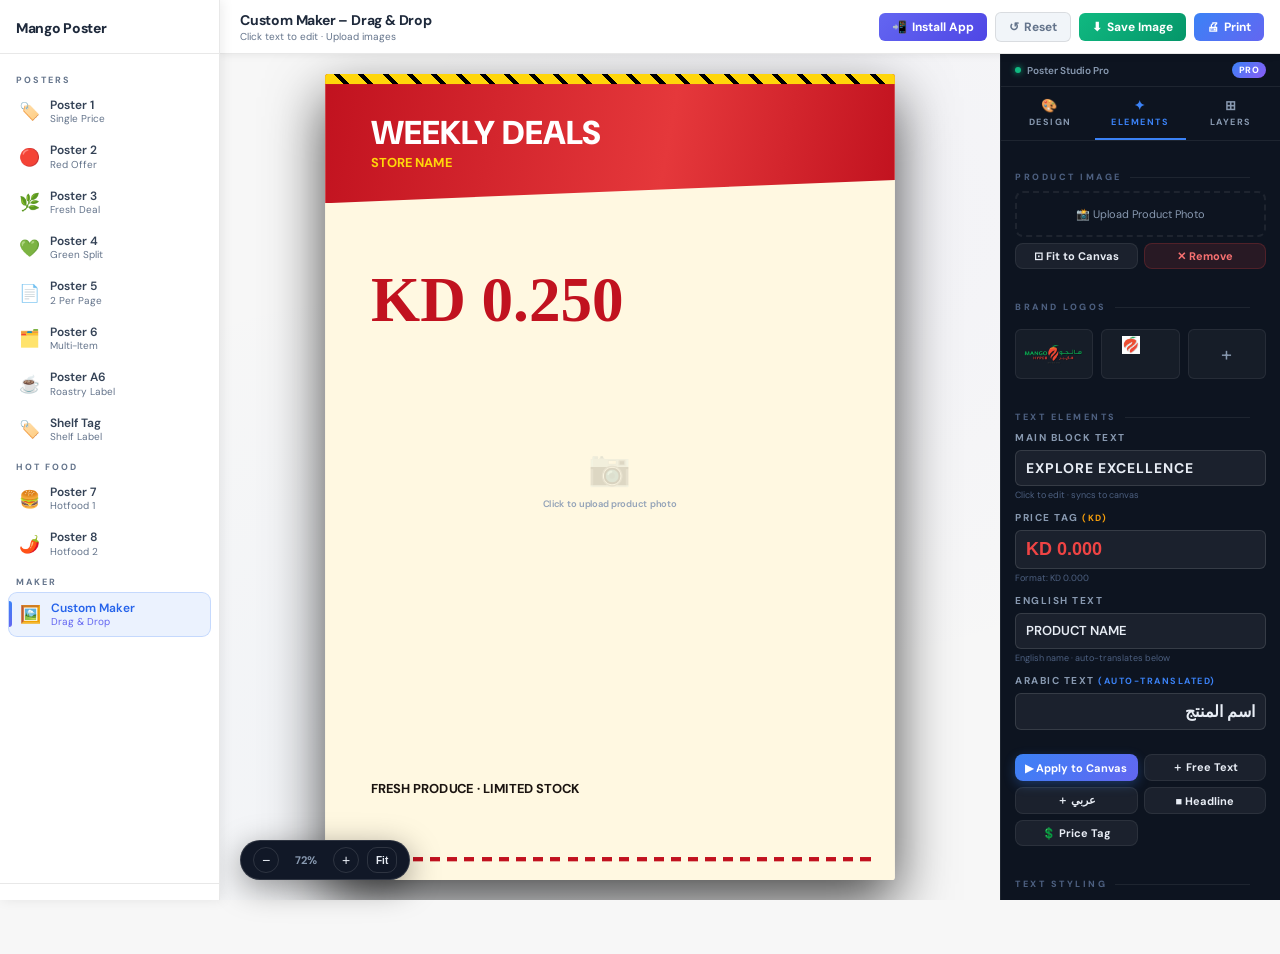
==== posters/custom.html @ 647d724f "Add files via upload" ====
<!DOCTYPE html>
<html lang="en">
<head>
  <meta charset="UTF-8">
  <meta name="viewport" content="width=device-width, initial-scale=1.0">
  <title>Poster Studio Pro – Premium Design Suite</title>
  <!-- PWA: manifest must be hosted alongside this page — see install-app setup notes at the bottom of this file -->
  <link rel="manifest" href="../manifest.json">
  <meta name="theme-color" content="#0d1420">
  <meta name="apple-mobile-web-app-capable" content="yes">
  <meta name="apple-mobile-web-app-status-bar-style" content="black-translucent">
  <meta name="apple-mobile-web-app-title" content="Poster Studio">
  <link rel="apple-touch-icon" href="../assets/logo.png">
  <link rel="preconnect" href="https://fonts.googleapis.com">
  <link href="https://fonts.googleapis.com/css2?family=Syne:wght@400;600;700;800&family=DM+Sans:wght@300;400;500;600;700&display=swap" rel="stylesheet">
  <link rel="stylesheet" href="../css/base.css">
  <style>
    :root {
      --cm-panel-w: 280px;
      --cm-topbar-h: 54px;
      --cm-nav-w: 220px;
      --cm-bg: #f7f7f7;
      --cm-panel: #0d1420;
      --cm-panel2: #111827;
      --cm-border: rgba(255,255,255,.07);
      --cm-border2: rgba(255,255,255,.12);
      --cm-text: #e8edf5;
      --cm-muted: #4d6080;
      --cm-muted2: #8899b0;
      --cm-accent: #3b82f6;
      --cm-accent2: #6366f1;
      --cm-accent3: #8b5cf6;
      --cm-green: #10b981;
      --cm-red: #ef4444;
      --cm-gold: #f59e0b;
      --cm-pink: #ec4899;
      --cm-cyan: #06b6d4;
      --radius: 10px;
    }

    * { box-sizing: border-box; }

    body {
      font-family: 'DM Sans', sans-serif;
      background: var(--cm-bg);
      color: var(--cm-text);
      overflow: hidden;
      height: 100vh;
      margin: 0 !important;
      padding: 0 !important;
    }

    /* ═══ SIDEBAR ═══ */
    #cm-sidebar {
      position: fixed;
      top: var(--cm-topbar-h);
      right: 0;
      width: var(--cm-panel-w);
      height: calc(100vh - var(--cm-topbar-h));
      background: var(--cm-panel);
      border-left: 1px solid var(--cm-border);
      display: flex;
      flex-direction: column;
      z-index: 80;
      overflow: hidden;
    }

    /* Tab bar */
    #cm-tabs {
      display: flex;
      border-bottom: 1px solid var(--cm-border);
      background: var(--cm-panel);
      flex-shrink: 0;
      padding: 0 4px;
    }
    .cm-tab {
      flex: 1;
      padding: 10px 4px;
      background: none;
      border: none;
      color: var(--cm-muted2);
      font-family: inherit;
      font-size: 9px;
      font-weight: 700;
      text-transform: uppercase;
      letter-spacing: 1.5px;
      cursor: pointer;
      border-bottom: 2px solid transparent;
      transition: all .2s;
      white-space: nowrap;
    }
    .cm-tab:hover { color: var(--cm-text); }
    .cm-tab.active {
      color: var(--cm-accent);
      border-bottom-color: var(--cm-accent);
    }
    .cm-tab-icon { font-size: 13px; display: block; margin-bottom: 2px; }

    /* Tab panels */
    .cm-tab-panel { display: none; flex: 1; overflow-y: auto; overflow-x: hidden; }
    .cm-tab-panel.active { display: block; }
    .cm-tab-panel::-webkit-scrollbar { width: 3px; }
    .cm-tab-panel::-webkit-scrollbar-track { background: transparent; }
    .cm-tab-panel::-webkit-scrollbar-thumb { background: var(--cm-border2); border-radius: 2px; }

    /* ═══ CANVAS ═══ */
    #cm-canvas-area {
      position: fixed;
      top: var(--cm-topbar-h);
      left: var(--cm-nav-w);
      right: var(--cm-panel-w);
      bottom: 0;
      display: flex;
      align-items: flex-start;
      justify-content: center;
      padding-top: 20px;
      background: var(--cm-bg);
      overflow: auto;
    }
    /* Canvas ruler hint */
    #cm-canvas-area::before {
      content: '';
      position: absolute;
      inset: 0;
      background-image:
        radial-gradient(circle at 20% 80%, rgba(59,130,246,.03) 0%, transparent 50%),
        radial-gradient(circle at 80% 20%, rgba(99,102,241,.03) 0%, transparent 50%);
      pointer-events: none;
    }

    /* Zoom controls floating */
    #cm-zoom-bar {
      position: fixed;
      bottom: 20px;
      left: calc(var(--cm-nav-w) + 20px);
      background: var(--cm-panel2);
      border: 1px solid var(--cm-border2);
      border-radius: 30px;
      padding: 6px 12px;
      display: flex;
      align-items: center;
      gap: 8px;
      z-index: 79;
      box-shadow: 0 8px 32px rgba(0,0,0,.4);
    }
    .cm-zoom-btn {
      width: 26px; height: 26px;
      border: 1px solid var(--cm-border2);
      border-radius: 50%;
      background: none;
      color: var(--cm-text);
      font-size: 14px;
      cursor: pointer;
      display: flex; align-items: center; justify-content: center;
      transition: background .15s;
    }
    .cm-zoom-btn:hover { background: var(--cm-border2); }
    #cm-zoom-label { font-size: 11px; font-weight: 700; color: var(--cm-muted2); min-width: 38px; text-align: center; }

    /* ═══ POSTER ═══ */
    #cm-poster {
      width: 794px;
      height: 1123px;
      background: #fff;
      position: relative;
      overflow: hidden;
      box-shadow: 0 32px 80px rgba(0,0,0,.7), 0 0 0 1px rgba(255,255,255,.04);
      border-radius: 4px;
      transform-origin: top center;
      flex-shrink: 0;
      container-type: size;
      container-name: poster;
      transition: width .35s cubic-bezier(.4,0,.2,1), height .35s cubic-bezier(.4,0,.2,1);
    }

    /* Grid overlay */
    #cm-grid-overlay {
      position: absolute; inset: 0;
      pointer-events: none; z-index: 99;
      display: none;
    }
    #cm-grid-overlay.active { display: block; }
    #cm-grid-overlay.grid-sm {
      background-size: 10px 10px;
      background-image:
        linear-gradient(to right, rgba(59,130,246,.08) 1px, transparent 1px),
        linear-gradient(to bottom, rgba(59,130,246,.08) 1px, transparent 1px);
    }
    #cm-grid-overlay.grid-md {
      background-size: 20px 20px;
      background-image:
        linear-gradient(to right, rgba(59,130,246,.1) 1px, transparent 1px),
        linear-gradient(to bottom, rgba(59,130,246,.1) 1px, transparent 1px);
    }
    #cm-grid-overlay.grid-lg {
      background-size: 40px 40px;
      background-image:
        linear-gradient(to right, rgba(59,130,246,.12) 1px, transparent 1px),
        linear-gradient(to bottom, rgba(59,130,246,.12) 1px, transparent 1px);
    }

    .cm-align-axis { position: absolute; background: #ec4899; pointer-events: none; z-index: 100; display: none; }
    .cm-align-axis.v-axis { width: 1px; top: 0; bottom: 0; }
    .cm-align-axis.h-axis { height: 1px; left: 0; right: 0; }
    /* Center crosshair labels */
    .cm-align-axis::after { content: ''; position: absolute; }

    /* Template header */
    #cm-poster-bg { position: absolute; inset: 0; background-size: cover; background-position: center; background-repeat: no-repeat; z-index: 0; }
    .cm-tmpl-header { position: absolute; top: 0; left: 0; right: 0; z-index: 1; }

    /* ═══ TEMPLATES — retail & hospitality poster set ═══ */
    /* T1 · Hypermarket — bold red/yellow big-box weekly-deals energy */
    #cm-poster.cm-t1 { background:#fff8e1; }
    #cm-poster.cm-t1 .cm-tmpl-header { height:180px; background:linear-gradient(100deg,#c1121f 0%,#e5383b 60%,#c1121f 100%); clip-path:polygon(0 0,100% 0,100% 82%,0 100%); box-shadow:0 6px 18px rgba(193,18,31,.25); }
    #cm-poster.cm-t1::before { content:''; position:absolute; top:0; left:0; right:0; height:14px; background:repeating-linear-gradient(45deg,#ffd60a 0,#ffd60a 18px,#000 18px,#000 24px); z-index:2; pointer-events:none; }
    #cm-poster.cm-t1::after { content:''; position:absolute; bottom:26px; left:26px; right:26px; height:6px; background:repeating-linear-gradient(90deg,#c1121f 0,#c1121f 14px,transparent 14px,transparent 24px); pointer-events:none; }

    /* T2 · Restaurant — charcoal & gold menu-card elegance */
    #cm-poster.cm-t2 { background:#1b1410; }
    #cm-poster.cm-t2 .cm-tmpl-header { height:170px; background:linear-gradient(180deg,#2a1d14 0%,#1b1410 100%); border-bottom:1px solid rgba(212,175,99,.5); }
    #cm-poster.cm-t2::before { content:''; position:absolute; inset:18px; border:1px solid rgba(212,175,99,.45); pointer-events:none; z-index:1; }
    #cm-poster.cm-t2::after { content:''; position:absolute; top:150px; left:50%; transform:translateX(-50%); width:120px; height:2px; background:linear-gradient(90deg,transparent,#d4af63,transparent); pointer-events:none; z-index:2; }

    /* T3 · Vegetable Offer — fresh market crate, green & cream */
    #cm-poster.cm-t3 { background:#f8f6ec; }
    #cm-poster.cm-t3 .cm-tmpl-header { height:170px; background:linear-gradient(120deg,#3e7d44,#2f5e34); border-radius:0 0 38% 0; }
    #cm-poster.cm-t3::before { content:''; position:absolute; top:0; left:0; right:0; height:170px; background-image:repeating-linear-gradient(transparent 0 24px, rgba(255,255,255,.06) 24px 25px); pointer-events:none; z-index:1; }
    #cm-poster.cm-t3::after { content:''; position:absolute; bottom:0; left:0; right:0; height:22px; background:repeating-linear-gradient(90deg,#cf8b3c 0,#cf8b3c 38px,#b5742c 38px,#b5742c 40px); pointer-events:none; }

    /* T4 · Delegate Section — formal navy & gold nameplate */
    #cm-poster.cm-t4 { background:#fdfdf9; }
    #cm-poster.cm-t4 .cm-tmpl-header { height:150px; background:linear-gradient(135deg,#0b1f3a,#142d52); border-bottom:3px solid #c9a35a; }
    #cm-poster.cm-t4::before { content:''; position:absolute; inset:14px; border:1px solid rgba(11,31,58,.18); pointer-events:none; z-index:1; }
    #cm-poster.cm-t4::after { content:''; position:absolute; top:138px; left:50%; transform:translateX(-50%); width:54px; height:54px; border-radius:50%; background:#c9a35a; box-shadow:0 4px 12px rgba(0,0,0,.25); pointer-events:none; z-index:2; }

    /* T5 · Pulses & Roastery — earthy terracotta, burlap-sack warmth */
    #cm-poster.cm-t5 { background:#f1e4d0; }
    #cm-poster.cm-t5 .cm-tmpl-header { height:170px; background:linear-gradient(125deg,#8a4a2c,#5e3219); }
    #cm-poster.cm-t5::before { content:''; position:absolute; inset:0; background-image:repeating-linear-gradient(0deg, rgba(94,50,25,.05) 0 3px, transparent 3px 7px),repeating-linear-gradient(90deg, rgba(94,50,25,.05) 0 3px, transparent 3px 7px); pointer-events:none; z-index:1; }
    #cm-poster.cm-t5::after { content:''; position:absolute; top:160px; left:0; right:0; height:10px; background:repeating-linear-gradient(90deg,#c97b3d 0,#c97b3d 22px,transparent 22px,transparent 30px); pointer-events:none; z-index:2; }

    /* ═══ THEME PACK — stylish, size-aware templates (scale with cqw/cqh across A4 / A6 / A7) ═══ */
    #cm-poster.cm-tp1 { background:#0a0a0a; }
    #cm-poster.cm-tp1 .cm-tmpl-header { height:18cqh; background:linear-gradient(135deg,#1c1c1c,#070707); border-bottom:.6cqh solid #d4af37; }
    #cm-poster.cm-tp1::before { content:''; position:absolute; inset:2.6cqw; border:.28cqw solid #d4af37; pointer-events:none; z-index:1; }
    #cm-poster.cm-tp1::after { content:''; position:absolute; top:5.5cqh; left:5.5cqw; width:11cqw; height:11cqw; border-top:.35cqw solid #d4af37; border-left:.35cqw solid #d4af37; pointer-events:none; z-index:2; }

    #cm-poster.cm-tp2 { background:linear-gradient(160deg,#ff7a18 0%,#ffc400 100%); }
    #cm-poster.cm-tp2 .cm-tmpl-header { height:16cqh; background:#fff; clip-path:polygon(0 0,100% 0,100% 100%,0 72%); }
    #cm-poster.cm-tp2::after { content:''; position:absolute; inset:0; background-image:radial-gradient(rgba(255,255,255,.4) 1.1cqw,transparent 1.2cqw); background-size:6.5cqw 6.5cqw; opacity:.45; mix-blend-mode:overlay; pointer-events:none; z-index:1; }

    #cm-poster.cm-tp3 { background:#f2f7ea; }
    #cm-poster.cm-tp3 .cm-tmpl-header { height:20cqh; background:linear-gradient(135deg,#4d7c4d,#26402a); border-radius:0 0 50% 6%/0 0 14% 14%; }
    #cm-poster.cm-tp3::after { content:''; position:absolute; bottom:0; left:0; right:0; height:2.6cqh; background:repeating-linear-gradient(90deg,#8fae6b 0,#8fae6b 3cqw,transparent 3cqw,transparent 4cqw); pointer-events:none; }

    #cm-poster.cm-tp4 { background:radial-gradient(ellipse at top,#3b0a2a 0%,#180410 75%); }
    #cm-poster.cm-tp4 .cm-tmpl-header { height:22cqh; background:linear-gradient(180deg,rgba(212,175,55,.2),transparent); border-bottom:.3cqh solid #d4af37; }
    #cm-poster.cm-tp4::before { content:''; position:absolute; inset:2.4cqw; border:1px solid rgba(212,175,55,.55); pointer-events:none; z-index:1; }
    #cm-poster.cm-tp4::after { content:''; position:absolute; top:4cqh; left:50%; transform:translateX(-50%); width:14cqw; height:.18cqh; background:#d4af37; pointer-events:none; z-index:2; }

    #cm-poster.cm-tp5 { background:linear-gradient(160deg,#e3f4ff 0%,#aedaff 100%); }
    #cm-poster.cm-tp5 .cm-tmpl-header { height:17cqh; background:rgba(255,255,255,.55); backdrop-filter:blur(1.4cqw); border-bottom:1px solid rgba(255,255,255,.75); }
    #cm-poster.cm-tp5::after { content:''; position:absolute; top:0; right:0; width:32cqw; height:30cqh; background:radial-gradient(circle,rgba(255,255,255,.55),transparent 70%); pointer-events:none; }

    #cm-poster.cm-tp6 { background:#fff; }
    #cm-poster.cm-tp6 .cm-tmpl-header { height:14cqh; background:#000; }
    #cm-poster.cm-tp6::after { content:''; position:absolute; left:0; top:0; bottom:0; width:2.4cqw; background:repeating-linear-gradient(0deg,#000 0,#000 2.2cqh,#fff 2.2cqh,#fff 4.4cqh); pointer-events:none; z-index:1; }

    #cm-poster.cm-tp7 { background:linear-gradient(160deg,#fdeef0 0%,#f3d2d6 100%); }
    #cm-poster.cm-tp7 .cm-tmpl-header { height:18cqh; background:linear-gradient(135deg,#e8b4b8,#cf8f97); border-radius:0 0 4.5cqw 4.5cqw; }
    #cm-poster.cm-tp7::before { content:''; position:absolute; top:2cqh; right:2cqw; width:11cqw; height:11cqw; border-radius:50%; background:radial-gradient(circle,rgba(255,255,255,.65),transparent 70%); pointer-events:none; z-index:1; }

    #cm-poster.cm-tp8 { background:#0c0c0e; background-image:repeating-linear-gradient(45deg,#15151a 0,#15151a 2px,#0c0c0e 2px,#0c0c0e 4px); }
    #cm-poster.cm-tp8 .cm-tmpl-header { height:16cqh; background:linear-gradient(90deg,#0c0c0e,#1c1c24); border-bottom:.3cqh solid #00e5ff; box-shadow:0 .5cqh 2.4cqh rgba(0,229,255,.35); }
    #cm-poster.cm-tp8::after { content:''; position:absolute; bottom:0; left:0; right:0; height:.4cqh; background:linear-gradient(90deg,transparent,#00e5ff,transparent); pointer-events:none; }

    #cm-poster.cm-tp9 { background:linear-gradient(160deg,#ff9a76 0%,#ff6f61 55%,#ffd29c 100%); }
    #cm-poster.cm-tp9 .cm-tmpl-header { height:15cqh; background:rgba(255,255,255,.22); backdrop-filter:blur(1cqw); border-bottom:1px solid rgba(255,255,255,.5); }
    #cm-poster.cm-tp9::after { content:''; position:absolute; bottom:-6cqh; left:50%; transform:translateX(-50%); width:140cqw; height:32cqh; border-radius:50%; background:rgba(255,255,255,.16); pointer-events:none; }

    /* ═══ ELEMENTS ═══ */
    #cm-img-wrapper { position:absolute; z-index:10; width:320px; height:320px; top:200px; left:237px; cursor:move; user-select:none; }
    #cm-img-wrapper.cm-hidden { display:none; }
    #cm-img-wrapper.cm-selected { outline:2px solid var(--cm-accent); outline-offset:2px; }
    #cm-product-img { width:100%; height:100%; object-fit:contain; display:block; pointer-events:none; }
    .cm-logo-block { position:absolute; z-index:12; width:120px; height:120px; top:30px; left:30px; cursor:move; user-select:none; }
    .cm-logo-block:hover { outline:1px dashed rgba(99,130,246,.5); }
    .cm-logo-block.cm-selected { outline:2px solid var(--cm-accent); outline-offset:2px; }
    .cm-logo-img { width:100%; height:100%; object-fit:contain; display:block; pointer-events:none; }
    /* Resize handles */
    .cm-rh { position:absolute; width:10px; height:10px; background:var(--cm-accent); border:2px solid #fff; border-radius:2px; z-index:20; display:none; }
    .cm-selected .cm-rh { display:block; }
    .cm-rh.nw { top:-5px; left:-5px; cursor:nw-resize; }
    .cm-rh.ne { top:-5px; right:-5px; cursor:ne-resize; }
    .cm-rh.sw { bottom:-5px; left:-5px; cursor:sw-resize; }
    .cm-rh.se { bottom:-5px; right:-5px; cursor:se-resize; }
    /* Rotation handle */
    .cm-rh.rot { top:-24px; left:50%; transform:translateX(-50%); cursor:grab; background:var(--cm-pink); border-radius:50%; }

    /* Upload placeholder */
    #cm-img-ph { position:absolute; inset:0; z-index:5; display:flex; flex-direction:column; align-items:center; justify-content:center; gap:10px; cursor:pointer; }
    #cm-img-ph .ph-icon { font-size:48px; opacity:.15; }
    #cm-img-ph .ph-txt { font-size:13px; font-weight:600; color:#94a3b8; }
    #cm-img-ph:hover .ph-txt { color:var(--cm-accent); }

    /* Text blocks */
    .cm-text-block { position:absolute; z-index:15; cursor:move; user-select:none; min-width:80px; min-height:30px; display:inline-block; }
    .cm-text-block:hover { outline:1px dashed rgba(99,130,246,.4); }
    .cm-text-block.cm-selected { outline:2px solid var(--cm-accent); outline-offset:2px; }
    .cm-text-inner { outline:none; cursor:text; white-space:pre-wrap; word-break:break-word; height:100%; padding:4px; user-select:text; }
    /* When actively editing: show text cursor and editing ring */
    .cm-text-block.cm-selected .cm-text-inner:focus {
      background: rgba(59,130,246,.06);
      border-radius: 3px;
      box-shadow: inset 0 0 0 1.5px rgba(59,130,246,.5);
      cursor: text;
    }
    /* Hint label on text blocks */
    .cm-text-block::after {
      content: 'dbl-click to edit';
      position: absolute;
      bottom: -18px; left: 0;
      font-size: 9px; font-weight: 600;
      color: var(--cm-accent);
      opacity: 0;
      pointer-events: none;
      white-space: nowrap;
      transition: opacity .2s;
      letter-spacing: .5px;
    }
    .cm-text-block:hover::after { opacity: .7; }
    .cm-text-block.cm-selected::after { opacity: 0; }

    /* Floating toolbars */
    .cm-text-toolbar, .cm-logo-toolbar {
      position:absolute; top:-38px; left:0;
      display:none; gap:3px; z-index:30;
      background:var(--cm-panel2); padding:4px; border-radius:6px;
      box-shadow:0 8px 24px rgba(0,0,0,.6);
      border:1px solid var(--cm-border2);
    }
    .cm-text-block.cm-selected .cm-text-toolbar,
    .cm-logo-block.cm-selected .cm-logo-toolbar { display:flex; }
    .cm-tc-btn { background:transparent; border:1px solid var(--cm-border2); color:var(--cm-text); border-radius:5px; font-size:10px; font-weight:700; padding:3px 7px; cursor:pointer; white-space:nowrap; transition:background .15s; }
    .cm-tc-btn:hover { background:rgba(255,255,255,.1); }
    .cm-tc-btn.del { color:#f87171; }
    .cm-tc-btn.dup { color:var(--cm-cyan); }

    /* ═══ SIDEBAR UI ═══ */
    .cm-section-header {
      display: flex; align-items: center; gap: 8px;
      padding: 16px 16px 8px;
      font-size: 9px; font-weight: 800; text-transform: uppercase;
      letter-spacing: 2.5px; color: var(--cm-muted);
    }
    .cm-section-header::after {
      content: ''; flex: 1; height: 1px; background: var(--cm-border);
    }

    .cm-panel-body { padding: 0 14px 20px; }
    .cm-group { margin-bottom: 16px; }
    .cm-label { font-size: 10px; font-weight: 700; color: var(--cm-muted2); text-transform: uppercase; letter-spacing: 1.5px; margin-bottom: 6px; display: block; }
    .cm-row { display:flex; gap:6px; align-items:center; }

    /* Swatch grid */
    .cm-swatch-row { display:flex; gap:5px; flex-wrap:wrap; margin-top:6px; }
    .cm-swatch {
      width: 22px; height: 22px; border-radius: 5px; cursor: pointer;
      border: 2px solid transparent; transition: transform .15s, border-color .15s;
    }
    .cm-swatch:hover { transform: scale(1.2); border-color: rgba(255,255,255,.3); }

    /* Switch */
    .cm-switch-row { display:flex; justify-content:space-between; align-items:center; padding:5px 0; }
    .cm-switch { position:relative; display:inline-block; width:36px; height:20px; }
    .cm-switch input { opacity:0; width:0; height:0; }
    .cm-slider { position:absolute; cursor:pointer; inset:0; background:#2d3f5a; transition:.2s; border-radius:20px; }
    .cm-slider:before { position:absolute; content:""; height:14px; width:14px; left:3px; bottom:3px; background:white; transition:.2s; border-radius:50%; }
    input:checked + .cm-slider { background:var(--cm-accent); }
    input:checked + .cm-slider:before { transform:translateX(16px); }

    /* Template dropdown */
    .cm-tmpl-dropdown-wrap { padding: 0 14px 14px; position: relative; }
    .cm-tmpl-select-btn {
      width: 100%; display: flex; align-items: center; gap: 10px;
      background: rgba(255,255,255,.04); border: 1px solid var(--cm-border2);
      border-radius: 10px; padding: 10px 12px; cursor: pointer;
      transition: all .2s; color: var(--cm-text); font-family: inherit;
      text-align: left;
    }
    .cm-tmpl-select-btn:hover { background: rgba(255,255,255,.08); border-color: rgba(99,102,241,.4); }
    .cm-tmpl-select-btn.open { border-color: var(--cm-accent); background: rgba(59,130,246,.06); border-radius: 10px 10px 0 0; }
    .cm-tmpl-select-btn .tsb-icon { font-size: 20px; flex-shrink: 0; }
    .cm-tmpl-select-btn .tsb-text { flex: 1; }
    .cm-tmpl-select-btn .tsb-name { font-size: 12px; font-weight: 700; display: block; }
    .cm-tmpl-select-btn .tsb-sub { font-size: 10px; color: var(--cm-muted2); }
    .cm-tmpl-select-btn .tsb-arrow { font-size: 10px; color: var(--cm-muted2); transition: transform .2s; flex-shrink: 0; }
    .cm-tmpl-select-btn.open .tsb-arrow { transform: rotate(180deg); }

    .cm-tmpl-dropdown {
      display: none; position: absolute; left: 14px; right: 14px; z-index: 200;
      background: var(--cm-panel2); border: 1px solid var(--cm-accent);
      border-top: none; border-radius: 0 0 10px 10px;
      max-height: 260px; overflow-y: auto;
      box-shadow: 0 12px 40px rgba(0,0,0,.6);
    }
    .cm-tmpl-dropdown.open { display: block; }
    .cm-tmpl-dropdown::-webkit-scrollbar { width: 3px; }
    .cm-tmpl-dropdown::-webkit-scrollbar-thumb { background: var(--cm-border2); border-radius: 2px; }

    .cm-tmpl-option {
      display: flex; align-items: center; gap: 10px;
      padding: 9px 12px; cursor: pointer; transition: background .15s;
      border-bottom: 1px solid var(--cm-border);
    }
    .cm-tmpl-option:last-child { border-bottom: none; border-radius: 0 0 10px 10px; }
    .cm-tmpl-option:hover { background: rgba(255,255,255,.06); }
    .cm-tmpl-option.cm-active { background: rgba(59,130,246,.12); }
    .cm-tmpl-option .to-icon { font-size: 18px; flex-shrink: 0; width: 28px; text-align: center; }
    .cm-tmpl-option .to-text { flex: 1; }
    .cm-tmpl-option .to-name { font-size: 11px; font-weight: 700; color: var(--cm-text); display: block; }
    .cm-tmpl-option .to-sub { font-size: 10px; color: var(--cm-muted2); }
    .cm-tmpl-option .to-check { font-size: 12px; color: var(--cm-accent); opacity: 0; }
    .cm-tmpl-option.cm-active .to-check { opacity: 1; }

    /* Paper size toggle (A4 / A6 / A7 / Custom) */
    .cm-size-toggle { display:flex; gap:6px; }
    .cm-size-btn {
      flex:1; display:flex; flex-direction:column; align-items:center; gap:2px;
      padding:9px 4px; background:rgba(255,255,255,.04); border:1px solid var(--cm-border2);
      border-radius:8px; cursor:pointer; color:var(--cm-text); font-family:inherit; transition:all .15s;
      min-width:0;
    }
    .cm-size-btn:hover { background:rgba(255,255,255,.08); border-color:rgba(99,102,241,.4); }
    .cm-size-btn.cm-active { border-color:var(--cm-accent); background:rgba(59,130,246,.14); }
    .cm-size-btn .sz-name { font-size:12px; font-weight:800; letter-spacing:.5px; }
    .cm-size-btn .sz-dim { font-size:8px; color:var(--cm-muted2); white-space:nowrap; }
    .cm-size-btn.cm-active .sz-dim { color:var(--cm-accent); }
    .cm-custom-compare-row { display:flex; justify-content:space-between; gap:6px; }
    .cm-custom-compare-row b { color:var(--cm-text); font-weight:700; }

    /* Logo grid */
    .cm-logo-grid { display:grid; grid-template-columns:repeat(3,1fr); gap:8px; margin-top:8px; }
    .cm-logo-item { background:rgba(255,255,255,.04); border:1px solid var(--cm-border); border-radius:6px; padding:6px; cursor:pointer; display:flex; align-items:center; justify-content:center; height:50px; transition:all .2s; }
    .cm-logo-item:hover { border-color:var(--cm-accent); background:rgba(255,255,255,.08); }
    .cm-logo-item img { max-width:100%; max-height:100%; object-fit:contain; }

    /* Inputs */
    input[type="color"].cm-clr { width:36px; height:32px; border:1px solid var(--cm-border); border-radius:6px; background:none; cursor:pointer; padding:2px; }
    input[type="range"].cm-range { flex:1; -webkit-appearance:none; height:4px; background:var(--cm-border2); border-radius:4px; cursor:pointer; }
    input[type="range"].cm-range::-webkit-slider-thumb { -webkit-appearance:none; width:14px; height:14px; background:var(--cm-accent); border-radius:50%; box-shadow:0 0 0 3px rgba(59,130,246,.2); }
    input.cm-txt, select.cm-sel { width:100%; padding:8px 10px; background:rgba(255,255,255,.04); border:1px solid var(--cm-border); border-radius:8px; color:var(--cm-text); font-size:12px; font-family:inherit; outline:none; transition:border .15s; }
    input.cm-txt:focus, select.cm-sel:focus { border-color:var(--cm-accent); background:rgba(59,130,246,.05); }
    select.cm-sel option { background:#1e293b; }
    textarea.cm-txt { resize:vertical; min-height:60px; }

    /* Number input */
    .cm-num-row { display:flex; align-items:center; gap:4px; }
    .cm-num-btn { width:26px; height:26px; background:rgba(255,255,255,.06); border:1px solid var(--cm-border); border-radius:5px; color:var(--cm-text); font-size:14px; cursor:pointer; display:flex; align-items:center; justify-content:center; flex-shrink:0; }
    .cm-num-btn:hover { background:rgba(255,255,255,.12); }
    input.cm-num { width:50px; text-align:center; padding:5px 4px; background:rgba(255,255,255,.05); border:1px solid var(--cm-border); border-radius:6px; color:var(--cm-text); font-size:12px; font-family:inherit; outline:none; }

    /* Buttons */
    .cm-btn { display:flex; align-items:center; justify-content:center; gap:5px; padding:8px 12px; border-radius:8px; border:none; font-size:12px; font-weight:700; cursor:pointer; font-family:inherit; transition:all .15s; white-space:nowrap; }
    .cm-btn:hover { opacity:.88; transform:translateY(-1px); }
    .cm-btn:active { transform:translateY(0); }
    .cm-btn-primary { background:linear-gradient(135deg,var(--cm-accent),var(--cm-accent2)); color:#fff; box-shadow:0 4px 12px rgba(59,130,246,.3); }
    .cm-btn-ghost { background:rgba(255,255,255,.06); color:var(--cm-text); border:1px solid var(--cm-border); }
    .cm-btn-ghost:hover { background:rgba(255,255,255,.1); }
    .cm-btn-green  { background:linear-gradient(135deg,var(--cm-green),#059669); color:#fff; box-shadow:0 4px 12px rgba(16,185,129,.3); }
    .cm-btn-danger { background:rgba(239,68,68,.12); color:#f87171; border:1px solid rgba(239,68,68,.2); }
    .cm-btn-gold   { background:linear-gradient(135deg,#f59e0b,#d97706); color:#fff; box-shadow:0 4px 12px rgba(245,158,11,.3); }
    .cm-btn-full   { width:100%; margin-bottom:6px; }
    .cm-btn-sm { padding:5px 9px; font-size:11px; }
    .cm-btn-icon { padding:7px; aspect-ratio:1; }

    /* Grid of 2 buttons */
    .cm-btn-grid2 { display:grid; grid-template-columns:1fr 1fr; gap:6px; }
    .cm-btn-grid3 { display:grid; grid-template-columns:1fr 1fr 1fr; gap:5px; }

    .cm-upload-zone { border:2px dashed var(--cm-border); border-radius:8px; padding:14px; text-align:center; cursor:pointer; transition:all .2s; font-size:11px; color:var(--cm-muted2); }
    .cm-upload-zone:hover { border-color:var(--cm-accent); color:var(--cm-text); background:rgba(59,130,246,.04); }

    /* Opacity slider row */
    .cm-opacity-row { display:flex; align-items:center; gap:8px; }
    .cm-opacity-val { font-size:11px; font-weight:700; color:var(--cm-muted2); min-width:32px; text-align:right; }

    /* Text panel */
    #cm-text-panel { background:rgba(59,130,246,.06); border:1px solid rgba(59,130,246,.15); border-radius:10px; padding:12px; margin-bottom:12px; }
    #cm-text-panel .cm-label { color:var(--cm-accent); }

    /* Font presets */
    .cm-font-grid { display:grid; grid-template-columns:1fr 1fr; gap:5px; margin-top:6px; }
    .cm-font-pill { background:rgba(255,255,255,.04); border:1px solid var(--cm-border); border-radius:6px; padding:6px 8px; cursor:pointer; font-size:11px; color:var(--cm-text); text-align:center; transition:all .15s; overflow:hidden; text-overflow:ellipsis; white-space:nowrap; }
    .cm-font-pill:hover { border-color:var(--cm-accent2); background:rgba(99,102,241,.1); }

    /* Letter spacing / line height */
    .cm-dual-row { display:grid; grid-template-columns:1fr 1fr; gap:8px; }

    /* History items */
    .cm-history-item { display:flex; align-items:center; gap:8px; padding:6px 8px; border-radius:6px; cursor:pointer; font-size:11px; color:var(--cm-muted2); transition:background .15s; }
    .cm-history-item:hover { background:rgba(255,255,255,.05); color:var(--cm-text); }
    .cm-history-item .hi-icon { font-size:13px; }

    /* Layer list */
    .cm-layer-item { display:flex; align-items:center; gap:8px; padding:6px 10px; border-radius:6px; font-size:11px; color:var(--cm-text); border:1px solid var(--cm-border); background:rgba(255,255,255,.03); margin-bottom:4px; cursor:pointer; transition:all .15s; }
    .cm-layer-item:hover { border-color:rgba(99,102,241,.3); background:rgba(99,102,241,.06); }
    .cm-layer-item .li-icon { font-size:13px; flex-shrink:0; }
    .cm-layer-item .li-name { flex:1; overflow:hidden; text-overflow:ellipsis; white-space:nowrap; }
    .cm-layer-item .li-actions { display:flex; gap:4px; opacity:0; transition:opacity .15s; }
    .cm-layer-item:hover .li-actions { opacity:1; }

    /* Gradient editor */
    .cm-grad-stops { display:flex; gap:6px; margin-top:8px; }
    .cm-grad-stop { flex:1; }

    /* Divider */
    .cm-divider { height:1px; background:var(--cm-border); margin:12px 0; }

    /* Toast */
    #cm-toast { position:fixed; bottom:24px; left:50%; transform:translateX(-50%); background:var(--cm-panel2); border:1px solid var(--cm-border2); color:var(--cm-text); padding:10px 20px; border-radius:10px; font-size:13px; font-weight:600; z-index:9999; opacity:0; transition:opacity .3s; pointer-events:none; white-space:nowrap; box-shadow:0 8px 32px rgba(0,0,0,.5); display:flex; align-items:center; gap:8px; }
    #cm-toast.cm-show { opacity:1; }

    /* Keyboard shortcut badge */
    .cm-kbd { background:rgba(255,255,255,.08); border:1px solid var(--cm-border); border-radius:4px; font-size:9px; padding:1px 4px; color:var(--cm-muted2); font-family:monospace; }

    /* Status bar at top of sidebar */
    #cm-status-bar { padding:8px 14px; border-bottom:1px solid var(--cm-border); display:flex; align-items:center; gap:6px; flex-shrink:0; }
    .cm-status-dot { width:6px; height:6px; border-radius:50%; background:var(--cm-green); box-shadow:0 0 6px var(--cm-green); }
    .cm-status-txt { font-size:10px; color:var(--cm-muted2); font-weight:600; flex:1; }
    .cm-status-badge { font-size:9px; font-weight:800; background:linear-gradient(135deg,var(--cm-accent),var(--cm-accent3)); color:#fff; padding:2px 7px; border-radius:10px; letter-spacing:.5px; }

    /* ═══ INSTALL APP ═══ */
    #cm-install-banner {
      position: fixed;
      top: calc(var(--cm-topbar-h) + 14px);
      right: calc(var(--cm-panel-w) + 14px);
      z-index: 90;
      display: none;
      align-items: center;
      gap: 10px;
      background: var(--cm-panel2);
      border: 1px solid var(--cm-border2);
      border-radius: 12px;
      padding: 10px 12px;
      box-shadow: 0 12px 36px rgba(0,0,0,.5);
      max-width: 290px;
      animation: cmSlideIn .35s cubic-bezier(.4,0,.2,1);
    }
    #cm-install-banner.cm-show { display: flex; }
    @keyframes cmSlideIn { from { opacity:0; transform:translateY(-8px); } to { opacity:1; transform:translateY(0); } }
    .cm-install-icon {
      width: 34px; height: 34px; border-radius: 9px; flex-shrink: 0;
      background: linear-gradient(135deg, var(--cm-accent), var(--cm-accent2));
      display: flex; align-items: center; justify-content: center; font-size: 17px;
    }
    .cm-install-text { flex: 1; min-width: 0; }
    .cm-install-text .it-title { font-size: 12px; font-weight: 700; color: var(--cm-text); display: block; }
    .cm-install-text .it-sub { font-size: 10px; color: var(--cm-muted2); margin-top: 1px; }
    .cm-install-actions { display: flex; flex-direction: column; gap: 4px; flex-shrink: 0; }
    .cm-install-btn {
      background: var(--cm-accent); color: #fff; border: none; border-radius: 7px;
      font-size: 10px; font-weight: 700; padding: 6px 10px; cursor: pointer;
      font-family: inherit; white-space: nowrap; transition: background .15s;
    }
    .cm-install-btn:hover { background: var(--cm-accent2); }
    .cm-install-dismiss {
      background: none; border: none; color: var(--cm-muted2); font-size: 10px;
      cursor: pointer; font-family: inherit; padding: 2px;
    }
    .cm-install-dismiss:hover { color: var(--cm-text); }

    /* Persistent small trigger near the zoom bar, shown after the banner is dismissed */
    #cm-install-pill {
      position: fixed;
      bottom: 20px;
      right: calc(var(--cm-panel-w) + 20px);
      z-index: 79;
      display: none;
      align-items: center; gap: 6px;
      background: var(--cm-panel2); border: 1px solid var(--cm-border2);
      border-radius: 30px; padding: 6px 12px 6px 8px; cursor: pointer;
      font-size: 11px; font-weight: 700; color: var(--cm-text);
      box-shadow: 0 8px 32px rgba(0,0,0,.4);
    }
    #cm-install-pill.cm-show { display: flex; }
    #cm-install-pill:hover { background: var(--cm-border2); }
    #cm-install-pill .ip-icon {
      width: 20px; height: 20px; border-radius: 6px;
      background: linear-gradient(135deg, var(--cm-accent), var(--cm-accent2));
      display: flex; align-items: center; justify-content: center; font-size: 11px;
    }

    /* iOS / manual instructions modal */
    #cm-install-modal {
      position: fixed; inset: 0; z-index: 200; display: none;
      align-items: center; justify-content: center;
      background: rgba(0,0,0,.6);
    }
    #cm-install-modal.cm-show { display: flex; }
    .cm-install-modal-card {
      background: var(--cm-panel2); border: 1px solid var(--cm-border2);
      border-radius: 14px; padding: 22px; max-width: 320px; width: 90%;
      box-shadow: 0 24px 64px rgba(0,0,0,.6);
    }
    .cm-install-modal-card h3 { margin: 0 0 6px; font-size: 15px; color: var(--cm-text); font-family: 'Syne', sans-serif; }
    .cm-install-modal-card p { margin: 0 0 14px; font-size: 12px; color: var(--cm-muted2); line-height: 1.5; }
    .cm-install-steps { list-style: none; margin: 0 0 16px; padding: 0; display: flex; flex-direction: column; gap: 8px; }
    .cm-install-steps li {
      display: flex; align-items: center; gap: 10px;
      font-size: 12px; color: var(--cm-text); line-height: 1.4;
    }
    .cm-install-steps .is-num {
      width: 20px; height: 20px; border-radius: 50%; background: var(--cm-accent);
      color: #fff; font-size: 10px; font-weight: 800; flex-shrink: 0;
      display: flex; align-items: center; justify-content: center;
    }
    .cm-install-modal-card button { width: 100%; }

    @page { size: A4 portrait; margin: 0; }
    @media print {
      html, body { width:210mm !important; height:297mm !important; overflow:hidden !important; background:#fff !important; }
      #cm-sidebar, #ds, #dt, #dov, #dtc, #cm-grid-overlay, .cm-align-axis, .cm-rh, .cm-text-toolbar, .cm-logo-toolbar, #cm-img-ph, #cm-zoom-bar, #cm-install-banner, #cm-install-pill, #cm-install-modal { display:none !important; }
      #cm-canvas-area { position:static !important; width:210mm !important; height:297mm !important; margin:0 !important; padding:0 !important; overflow:hidden !important; display:block !important; }
      #cm-poster { width:210mm !important; height:297mm !important; transform:none !important; margin:0 !important; box-shadow:none !important; border-radius:0 !important; }
      .cm-text-block.cm-selected, .cm-logo-block.cm-selected, #cm-img-wrapper.cm-selected { outline:none !important; }
    }
  </style>
  <style id="cm-dynamic-print"></style>
</head>
<body>

<!-- ═══════════════════════════════════════ RIGHT SIDEBAR ═══════════════════════════════════════ -->
<div id="cm-sidebar">

  <!-- Status bar -->
  <div id="cm-status-bar">
    <div class="cm-status-dot"></div>
    <span class="cm-status-txt">Poster Studio Pro</span>
    <span class="cm-status-badge">PRO</span>
  </div>

  <!-- Tab bar -->
  <div id="cm-tabs">
    <button class="cm-tab active" onclick="cmSwitchTab('design')" id="tab-design">
      <span class="cm-tab-icon">🎨</span>Design
    </button>
    <button class="cm-tab" onclick="cmSwitchTab('elements')" id="tab-elements">
      <span class="cm-tab-icon">✦</span>Elements
    </button>
    <button class="cm-tab" onclick="cmSwitchTab('layers')" id="tab-layers">
      <span class="cm-tab-icon">⊞</span>Layers
    </button>

  </div>

  <!-- ── TAB: DESIGN ── -->
  <div class="cm-tab-panel active" id="panel-design">

    <div class="cm-section-header">Templates</div>
    <div class="cm-tmpl-dropdown-wrap">
      <button class="cm-tmpl-select-btn" id="cm-tmpl-btn" onclick="cmToggleTmplDropdown()">
        <span class="tsb-icon" id="cm-tmpl-btn-icon">🛒</span>
        <span class="tsb-text">
          <span class="tsb-name" id="cm-tmpl-btn-name">Hypermarket</span>
          <span class="tsb-sub" id="cm-tmpl-btn-sub">Weekly deals · A4</span>
        </span>
        <span class="tsb-arrow">▼</span>
      </button>
      <div class="cm-tmpl-dropdown" id="cm-tmpl-dropdown">
        <div class="cm-tmpl-option cm-active" data-t="1" onclick="cmSetTmplFromDd(1,'🛒','Hypermarket','Weekly deals · A4')">
          <span class="to-icon">🛒</span><span class="to-text"><span class="to-name">Hypermarket</span><span class="to-sub">Weekly deals · A4</span></span><span class="to-check">✓</span>
        </div>
        <div class="cm-tmpl-option" data-t="2" onclick="cmSetTmplFromDd(2,'🍽️','Restaurant','Menu card · A6')">
          <span class="to-icon">🍽️</span><span class="to-text"><span class="to-name">Restaurant</span><span class="to-sub">Menu card · A6</span></span><span class="to-check">✓</span>
        </div>
        <div class="cm-tmpl-option" data-t="3" onclick="cmSetTmplFromDd(3,'🥬','Vegetable Offer','Fresh market · A6')">
          <span class="to-icon">🥬</span><span class="to-text"><span class="to-name">Vegetable Offer</span><span class="to-sub">Fresh market · A6</span></span><span class="to-check">✓</span>
        </div>
        <div class="cm-tmpl-option" data-t="4" onclick="cmSetTmplFromDd(4,'🎖️','Delegate Section','Formal nameplate · A7')">
          <span class="to-icon">🎖️</span><span class="to-text"><span class="to-name">Delegate Section</span><span class="to-sub">Formal nameplate · A7</span></span><span class="to-check">✓</span>
        </div>
        <div class="cm-tmpl-option" data-t="5" onclick="cmSetTmplFromDd(5,'🌾','Pulses & Roastery','Grain & roast offer · A4')">
          <span class="to-icon">🌾</span><span class="to-text"><span class="to-name">Pulses &amp; Roastery</span><span class="to-sub">Grain &amp; roast offer · A4</span></span><span class="to-check">✓</span>
        </div>
      </div>
    </div>

    <div class="cm-section-header" style="padding-left:0">Theme Pack <span style="font-size:9px;color:var(--cm-accent);text-transform:none;letter-spacing:0;font-weight:700">✨ New</span></div>
    <div class="cm-tmpl-dropdown-wrap">
      <button class="cm-tmpl-select-btn" id="cm-theme-btn" onclick="cmToggleThemeDropdown()">
        <span class="tsb-icon" id="cm-theme-btn-icon">🎁</span>
        <span class="tsb-text">
          <span class="tsb-name" id="cm-theme-btn-name">Default</span>
          <span class="tsb-sub" id="cm-theme-btn-sub">No theme applied</span>
        </span>
        <span class="tsb-arrow">▼</span>
      </button>
      <div class="cm-tmpl-dropdown" id="cm-theme-dropdown">
        <div class="cm-tmpl-option" data-tp="1" onclick="cmSetThemeFromDd(1,'🖤','Obsidian Gold','Luxury frame')">
          <span class="to-icon">🖤</span><span class="to-text"><span class="to-name">Obsidian Gold</span><span class="to-sub">Luxury frame</span></span><span class="to-check">✓</span>
        </div>
        <div class="cm-tmpl-option" data-tp="2" onclick="cmSetThemeFromDd(2,'🍊','Citrus Burst','Halftone sale')">
          <span class="to-icon">🍊</span><span class="to-text"><span class="to-name">Citrus Burst</span><span class="to-sub">Halftone sale</span></span><span class="to-check">✓</span>
        </div>
        <div class="cm-tmpl-option" data-tp="3" onclick="cmSetThemeFromDd(3,'🌾','Sage Botanica','Organic market')">
          <span class="to-icon">🌾</span><span class="to-text"><span class="to-name">Sage Botanica</span><span class="to-sub">Organic market</span></span><span class="to-check">✓</span>
        </div>
        <div class="cm-tmpl-option" data-tp="4" onclick="cmSetThemeFromDd(4,'👑','Velvet Royale','Gold trim')">
          <span class="to-icon">👑</span><span class="to-text"><span class="to-name">Velvet Royale</span><span class="to-sub">Gold trim</span></span><span class="to-check">✓</span>
        </div>
        <div class="cm-tmpl-option" data-tp="5" onclick="cmSetThemeFromDd(5,'❄️','Glacier Frost','Frosted blue')">
          <span class="to-icon">❄️</span><span class="to-text"><span class="to-name">Glacier Frost</span><span class="to-sub">Frosted blue</span></span><span class="to-check">✓</span>
        </div>
        <div class="cm-tmpl-option" data-tp="6" onclick="cmSetThemeFromDd(6,'⬛','Mono Edition','Stripe editorial')">
          <span class="to-icon">⬛</span><span class="to-text"><span class="to-name">Mono Edition</span><span class="to-sub">Stripe editorial</span></span><span class="to-check">✓</span>
        </div>
        <div class="cm-tmpl-option" data-tp="7" onclick="cmSetThemeFromDd(7,'🌸','Rose Quartz','Blush premium')">
          <span class="to-icon">🌸</span><span class="to-text"><span class="to-name">Rose Quartz</span><span class="to-sub">Blush premium</span></span><span class="to-check">✓</span>
        </div>
        <div class="cm-tmpl-option" data-tp="8" onclick="cmSetThemeFromDd(8,'🔋','Carbon Volt','Neon tech')">
          <span class="to-icon">🔋</span><span class="to-text"><span class="to-name">Carbon Volt</span><span class="to-sub">Neon tech</span></span><span class="to-check">✓</span>
        </div>
        <div class="cm-tmpl-option" data-tp="9" onclick="cmSetThemeFromDd(9,'🌅','Sunset Coral','Beach gradient')">
          <span class="to-icon">🌅</span><span class="to-text"><span class="to-name">Sunset Coral</span><span class="to-sub">Beach gradient</span></span><span class="to-check">✓</span>
        </div>
      </div>
    </div>

    <div class="cm-panel-body">

      <div class="cm-section-header" style="padding-left:0">Background</div>
      <div class="cm-group">
        <span class="cm-label">Poster Color</span>
        <div class="cm-row">
          <input type="color" class="cm-clr" id="cm-bg-clr" value="#ffffff" oninput="cmSetBg(this.value)">
          <input type="text" class="cm-txt" id="cm-bg-hex" value="#ffffff" placeholder="#ffffff" oninput="cmSetBgHex(this.value)" style="flex:1">
        </div>
        <div class="cm-swatch-row" id="bg-swatches"></div>
      </div>
      <div class="cm-group">
        <span class="cm-label">Header Color</span>
        <div class="cm-row">
          <input type="color" class="cm-clr" id="cm-hdr-clr" value="#0f172a" oninput="cmSetHdr(this.value)">
          <input type="text" class="cm-txt" id="cm-hdr-hex" value="#0f172a" placeholder="#0f172a" oninput="cmSetHdrHex(this.value)" style="flex:1">
        </div>
      </div>
      <div class="cm-group">
        <span class="cm-label">Background Gradient</span>
        <div class="cm-btn-grid2" style="margin-top:4px">
          <button class="cm-btn cm-btn-ghost cm-btn-sm" onclick="cmApplyGrad('linear-gradient(135deg,#667eea,#764ba2)')">Purple</button>
          <button class="cm-btn cm-btn-ghost cm-btn-sm" onclick="cmApplyGrad('linear-gradient(135deg,#f093fb,#f5576c)')">Rose</button>
          <button class="cm-btn cm-btn-ghost cm-btn-sm" onclick="cmApplyGrad('linear-gradient(135deg,#4facfe,#00f2fe)')">Ocean</button>
          <button class="cm-btn cm-btn-ghost cm-btn-sm" onclick="cmApplyGrad('linear-gradient(135deg,#43e97b,#38f9d7)')">Mint</button>
          <button class="cm-btn cm-btn-ghost cm-btn-sm" onclick="cmApplyGrad('linear-gradient(135deg,#fa709a,#fee140)')">Sunset</button>
          <button class="cm-btn cm-btn-ghost cm-btn-sm" onclick="cmApplyGrad('linear-gradient(135deg,#0f172a,#1e3a5f)')">Midnight</button>
        </div>
      </div>
      <div class="cm-group">
        <span class="cm-label">BG Image</span>
        <div class="cm-upload-zone" onclick="document.getElementById('cm-bg-file').click()">📂 Upload Background</div>
        <input type="file" id="cm-bg-file" accept="image/*" style="display:none" onchange="cmUploadBg(this)">
        <button class="cm-btn cm-btn-danger cm-btn-full" style="margin-top:6px" onclick="cmClearBg()">✕ Remove BG</button>
      </div>

      <div class="cm-section-header" style="padding-left:0">Canvas</div>
      <div class="cm-group">
        <span class="cm-label">Paper Size</span>
        <div class="cm-size-toggle" id="cm-size-toggle">
          <button class="cm-size-btn cm-active" data-size="a4" onclick="cmSetPaperSize('a4')">
            <span class="sz-name">A4</span><span class="sz-dim">210×297mm</span>
          </button>
          <button class="cm-size-btn" data-size="a6" onclick="cmSetPaperSize('a6')">
            <span class="sz-name">A6</span><span class="sz-dim">105×148mm</span>
          </button>
          <button class="cm-size-btn" data-size="a7" onclick="cmSetPaperSize('a7')">
            <span class="sz-name">A7</span><span class="sz-dim">74×105mm</span>
          </button>
          <button class="cm-size-btn" data-size="custom" id="cm-custom-size-btn" onclick="cmOpenCustomSize()">
            <span class="sz-name">⚙</span><span class="sz-dim">Custom</span>
          </button>
        </div>
        <div style="font-size:9px;color:var(--cm-muted);margin-top:5px">Resizes the canvas and proportionally scales every element &amp; theme</div>

        <!-- ── Custom size panel ── -->
        <div id="cm-custom-size-panel" style="display:none;margin-top:10px;padding:10px;background:rgba(255,255,255,.03);border:1px solid var(--cm-border2);border-radius:10px">
          <div class="cm-row" style="margin-bottom:8px">
            <select class="cm-sel" id="cm-custom-unit" onchange="cmCustomUnitChanged()" style="flex:1">
              <option value="mm" selected>mm</option>
              <option value="cm">cm</option>
              <option value="in">inches</option>
              <option value="px">px (screen)</option>
            </select>
          </div>
          <div class="cm-row" style="margin-bottom:8px">
            <input type="number" class="cm-txt" id="cm-custom-w" placeholder="Width" min="1" step="0.1" value="210" oninput="cmCustomSizeInputChanged()" style="flex:1">
            <span style="color:var(--cm-muted2);font-size:12px">×</span>
            <input type="number" class="cm-txt" id="cm-custom-h" placeholder="Height" min="1" step="0.1" value="297" oninput="cmCustomSizeInputChanged()" style="flex:1">
          </div>
          <button class="cm-btn cm-btn-ghost cm-btn-sm cm-btn-full" style="margin-bottom:8px" onclick="cmSwapCustomWH()">⇄ Swap width / height</button>

          <!-- Live comparison vs A4 -->
          <div id="cm-custom-compare" style="font-size:10px;line-height:1.6;color:var(--cm-muted2);background:rgba(255,255,255,.03);border-radius:6px;padding:8px 10px;margin-bottom:8px">
            Comparing to A4 (210×297mm)…
          </div>

          <button class="cm-btn cm-btn-primary cm-btn-full" onclick="cmApplyCustomSize()">Apply Custom Size</button>
        </div>
      </div>
      <div class="cm-group">
        <div class="cm-switch-row">
          <span class="cm-label" style="margin:0">Show Grid</span>
          <label class="cm-switch"><input type="checkbox" id="grid-toggle" onchange="toggleDesignGrid(this.checked)"><span class="cm-slider"></span></label>
        </div>
        <div class="cm-group" style="margin-top:6px;display:none" id="grid-size-row">
          <span class="cm-label">Grid Size</span>
          <select class="cm-sel" onchange="setGridSize(this.value)">
            <option value="grid-sm">10px Fine</option>
            <option value="grid-md" selected>20px Medium</option>
            <option value="grid-lg">40px Coarse</option>
          </select>
        </div>
        <div class="cm-switch-row">
          <span class="cm-label" style="margin:0">Snap to Grid</span>
          <label class="cm-switch"><input type="checkbox" id="snap-toggle" checked><span class="cm-slider"></span></label>
        </div>
        <div class="cm-switch-row">
          <span class="cm-label" style="margin:0">Smart Guides</span>
          <label class="cm-switch"><input type="checkbox" id="guides-toggle" checked><span class="cm-slider"></span></label>
        </div>
        <div class="cm-switch-row">
          <span class="cm-label" style="margin:0">Safe Area Margins</span>
          <label class="cm-switch"><input type="checkbox" id="margin-toggle" onchange="toggleMargins(this.checked)"><span class="cm-slider"></span></label>
        </div>
      </div>

    </div>
  </div>

  <!-- ── TAB: ELEMENTS (merged: image, logos, text elements, presets, text styling) ── -->
  <div class="cm-tab-panel" id="panel-elements">
    <div class="cm-panel-body" style="padding-top:14px">

      <div class="cm-section-header" style="padding-left:0">Product Image</div>
      <div class="cm-group">
        <div class="cm-upload-zone" onclick="document.getElementById('cm-prod-file').click()">📸 Upload Product Photo</div>
        <input type="file" id="cm-prod-file" accept="image/*" style="display:none" onchange="cmUploadProd(this)">
        <div class="cm-btn-grid2" style="margin-top:6px">
          <button class="cm-btn cm-btn-ghost cm-btn-sm" onclick="cmFitImage()">⊡ Fit to Canvas</button>
          <button class="cm-btn cm-btn-danger cm-btn-sm" onclick="cmClearProd()">✕ Remove</button>
        </div>
      </div>

      <div class="cm-section-header" style="padding-left:0">Brand Logos</div>
      <div class="cm-group">
        <div class="cm-logo-grid">
          <div class="cm-logo-item" onclick="cmAddAssetLogo('../assets/logo.png')" title="Logo 1"><img src="../assets/logo.png" alt="L1" onerror="this.style.display='none'; this.parentNode.innerText='L1'"></div>
          <div class="cm-logo-item" onclick="cmAddAssetLogo('../assets/logo2.png')" title="Logo 2"><img src="../assets/logo2.png" alt="L2" onerror="this.style.display='none'; this.parentNode.innerText='L2'"></div>
          <div class="cm-logo-item" onclick="document.getElementById('cm-logo-upload').click()" title="Upload">
            <span style="font-size:20px; color:var(--cm-muted2)">+</span>
            <input type="file" id="cm-logo-upload" accept="image/*" style="display:none" onchange="cmUploadLogo(this)">
          </div>
        </div>
      </div>

      <!-- ── EDITABLE FIXED TEXT ELEMENTS ── -->
      <div class="cm-section-header" style="padding-left:0">Text Elements</div>
      <div class="cm-group">

        <span class="cm-label">Main Block Text</span>
        <div style="position:relative;margin-bottom:10px">
          <div id="el-main-block" contenteditable="true" spellcheck="false"
               style="background:rgba(255,255,255,.06);border:1px solid var(--cm-border2);border-radius:6px;padding:8px 10px;font-size:14px;font-weight:700;color:var(--cm-text);outline:none;min-height:36px;letter-spacing:1px;text-transform:uppercase;cursor:text"
               onkeydown="if(event.key==='Enter')event.preventDefault()">EXPLORE EXCELLENCE</div>
          <div style="font-size:9px;color:var(--cm-muted);margin-top:3px">Click to edit · syncs to canvas</div>
        </div>

        <span class="cm-label">Price Tag <span style="color:var(--cm-gold);font-size:9px">(KD)</span></span>
        <div style="position:relative;margin-bottom:10px">
          <div id="el-price-tag" contenteditable="true" spellcheck="false"
               style="background:rgba(255,255,255,.06);border:1px solid var(--cm-border2);border-radius:6px;padding:8px 10px;font-size:18px;font-weight:900;color:#ef4444;font-family:Impact,sans-serif;outline:none;min-height:36px;cursor:text"
               onkeydown="if(event.key==='Enter')event.preventDefault()">KD 0.000</div>
          <div style="font-size:9px;color:var(--cm-muted);margin-top:3px">Format: KD 0.000</div>
        </div>

        <span class="cm-label">English Text</span>
        <div style="position:relative;margin-bottom:10px">
          <div id="el-eng-text" contenteditable="true" spellcheck="false"
               style="background:rgba(255,255,255,.06);border:1px solid var(--cm-border2);border-radius:6px;padding:8px 10px;font-size:13px;font-weight:600;color:var(--cm-text);outline:none;min-height:36px;cursor:text"
               onkeydown="if(event.key==='Enter')event.preventDefault()">PRODUCT NAME</div>
          <div style="font-size:9px;color:var(--cm-muted);margin-top:3px">English name · auto-translates below</div>
        </div>

        <span class="cm-label">Arabic Text <span style="font-size:9px;color:var(--cm-accent)">(auto-translated)</span></span>
        <div style="position:relative;margin-bottom:4px">
          <div id="el-ar-text" contenteditable="true" spellcheck="false"
               style="background:rgba(255,255,255,.06);border:1px solid var(--cm-border2);border-radius:6px;padding:8px 10px;font-size:16px;font-weight:700;color:var(--cm-text);direction:rtl;text-align:right;outline:none;min-height:36px;cursor:text;font-family:'Noto Kufi Arabic',sans-serif"
               onkeydown="if(event.key==='Enter')event.preventDefault()">اسم المنتج</div>
          <div id="el-translate-status" style="font-size:9px;color:var(--cm-muted);margin-top:3px;min-height:13px"></div>
        </div>

        <div class="cm-btn-grid2" style="margin-top:8px">
          <button class="cm-btn cm-btn-primary cm-btn-sm" onclick="applyTextElementsToCanvas()">▶ Apply to Canvas</button>
          <button class="cm-btn cm-btn-ghost cm-btn-sm" onclick="cmAddText(false)">＋ Free Text</button>
          <button class="cm-btn cm-btn-ghost cm-btn-sm" onclick="cmAddText(true)">＋ عربي</button>
          <button class="cm-btn cm-btn-ghost cm-btn-sm" onclick="insertDefaultElement('headline')">■ Headline</button>
          <button class="cm-btn cm-btn-ghost cm-btn-sm" onclick="insertDefaultElement('price-tag')">💲 Price Tag</button>
        </div>

      </div>

      <!-- ── TEXT STYLING (moved from separate Text tab) ── -->
      <div class="cm-section-header" style="padding-left:0">Text Styling</div>
      <div id="cm-text-panel">
        <div class="cm-group">
          <span class="cm-label">Color & Font</span>
          <div class="cm-row" style="margin-bottom:8px">
            <input type="color" class="cm-clr" id="cm-txt-clr" value="#000000" oninput="cmApplyColor(this.value)">
            <select class="cm-sel" id="cm-txt-font" onchange="cmApplyFont(this.value)" style="flex:1">
              <option value="DM Sans">DM Sans</option>
              <option value="Syne">Syne</option>
              <option value="Georgia">Georgia (Serif)</option>
              <option value="'Arial Black', sans-serif">Arial Black</option>
              <option value="'Courier New', monospace">Courier New</option>
              <option value="Impact">Impact</option>
              <option value="'Times New Roman', serif">Times New Roman</option>
              <option value="Verdana">Verdana</option>
              <option value="Tahoma">Tahoma</option>
              <option value="'Trebuchet MS'">Trebuchet MS</option>
            </select>
          </div>
          <div class="cm-font-grid">
            <div class="cm-font-pill" onclick="cmApplyFont('DM Sans');cmApplyBold();" style="font-weight:900">Bold Sans</div>
            <div class="cm-font-pill" onclick="cmApplyFont('Georgia');cmApplyItalic();" style="font-style:italic;font-family:Georgia">Italic Serif</div>
            <div class="cm-font-pill" onclick="cmApplyFont('Impact')" style="font-family:Impact">IMPACT</div>
            <div class="cm-font-pill" onclick="cmApplyFont('Courier New')" style="font-family:monospace">Mono</div>
          </div>
        </div>

        <div class="cm-group">
          <span class="cm-label">Size <span id="cm-sz-val" style="color:var(--cm-accent)">40</span>px</span>
          <input type="range" class="cm-range" id="cm-txt-size" min="8" max="200" value="40" oninput="cmApplySize(this.value)">
          <div class="cm-btn-grid3" style="margin-top:6px">
            <button class="cm-btn cm-btn-ghost cm-btn-sm" onclick="cmApplySize(24)">S</button>
            <button class="cm-btn cm-btn-ghost cm-btn-sm" onclick="cmApplySize(40)">M</button>
            <button class="cm-btn cm-btn-ghost cm-btn-sm" onclick="cmApplySize(64)">L</button>
            <button class="cm-btn cm-btn-ghost cm-btn-sm" onclick="cmApplySize(80)">XL</button>
            <button class="cm-btn cm-btn-ghost cm-btn-sm" onclick="cmApplySize(100)">2X</button>
            <button class="cm-btn cm-btn-ghost cm-btn-sm" onclick="cmApplySize(140)">3X</button>
          </div>
        </div>

        <div class="cm-group">
          <span class="cm-label">Style & Alignment</span>
          <div class="cm-row" style="gap:5px">
            <button class="cm-btn cm-btn-ghost" style="flex:1" onclick="cmApplyBold()"><b>B</b></button>
            <button class="cm-btn cm-btn-ghost" style="flex:1" onclick="cmApplyItalic()"><i>I</i></button>
            <button class="cm-btn cm-btn-ghost" style="flex:1" onclick="cmApplyUnderline()"><u>U</u></button>
            <button class="cm-btn cm-btn-ghost" style="flex:1" onclick="cmApplyStrike()"><s>S</s></button>
          </div>
          <div class="cm-row" style="gap:5px;margin-top:5px">
            <button class="cm-btn cm-btn-ghost" style="flex:1" onclick="cmApplyAlign('left')">⬅</button>
            <button class="cm-btn cm-btn-ghost" style="flex:1" onclick="cmApplyAlign('center')">↔</button>
            <button class="cm-btn cm-btn-ghost" style="flex:1" onclick="cmApplyAlign('right')">➡</button>
            <button class="cm-btn cm-btn-ghost" style="flex:1" onclick="cmApplyAlign('justify')">⬌</button>
          </div>
        </div>

        <div class="cm-group">
          <span class="cm-label">Letter Spacing</span>
          <div class="cm-opacity-row">
            <input type="range" class="cm-range" id="cm-txt-spacing" min="-5" max="30" value="0" oninput="cmApplyLetterSpacing(this.value); document.getElementById('cm-ls-val').innerText=this.value+'px'">
            <span class="cm-opacity-val" id="cm-ls-val">0px</span>
          </div>
        </div>

        <div class="cm-group">
          <span class="cm-label">Line Height</span>
          <div class="cm-opacity-row">
            <input type="range" class="cm-range" id="cm-txt-lh" min="0.8" max="3" step="0.1" value="1.2" oninput="cmApplyLineHeight(this.value); document.getElementById('cm-lh-val').innerText=parseFloat(this.value).toFixed(1)">
            <span class="cm-opacity-val" id="cm-lh-val">1.2</span>
          </div>
        </div>

        <div class="cm-group">
          <span class="cm-label">Text Opacity</span>
          <div class="cm-opacity-row">
            <input type="range" class="cm-range" id="cm-txt-opacity" min="0" max="100" value="100" oninput="cmApplyTextOpacity(this.value); document.getElementById('cm-to-val').innerText=this.value+'%'">
            <span class="cm-opacity-val" id="cm-to-val">100%</span>
          </div>
        </div>

        <div class="cm-group">
          <span class="cm-label">Text Effects</span>
          <div class="cm-btn-grid2">
            <button class="cm-btn cm-btn-ghost cm-btn-sm" onclick="cmApplyTextShadow()">Drop Shadow</button>
            <button class="cm-btn cm-btn-ghost cm-btn-sm" onclick="cmApplyTextOutline()">Outline</button>
            <button class="cm-btn cm-btn-ghost cm-btn-sm" onclick="cmApplyUppercase()">UPPERCASE</button>
            <button class="cm-btn cm-btn-ghost cm-btn-sm" onclick="cmClearTextEffects()">Clear FX</button>
          </div>
        </div>

        <div class="cm-group">
          <span class="cm-label">Quick Presets</span>
          <div class="cm-btn-grid2">
            <button class="cm-btn cm-btn-ghost cm-btn-sm" onclick="applyTextPreset('headline')">Headline</button>
            <button class="cm-btn cm-btn-ghost cm-btn-sm" onclick="applyTextPreset('subheadline')">Subhead</button>
            <button class="cm-btn cm-btn-ghost cm-btn-sm" onclick="applyTextPreset('body')">Body Copy</button>
            <button class="cm-btn cm-btn-ghost cm-btn-sm" onclick="applyTextPreset('caption')">Caption</button>
            <button class="cm-btn cm-btn-ghost cm-btn-sm" onclick="applyTextPreset('price')">Price Tag</button>
            <button class="cm-btn cm-btn-ghost cm-btn-sm" onclick="applyTextPreset('callout')">Call-Out</button>
          </div>
        </div>
      </div>

    </div>
  </div>

  <!-- ── TAB: LAYERS ── -->
  <div class="cm-tab-panel" id="panel-layers">
    <div class="cm-panel-body" style="padding-top:14px">
      <div class="cm-section-header" style="padding-left:0">Layer Stack</div>
      <div id="cm-layer-list" style="margin-bottom:16px">
        <div style="font-size:11px;color:var(--cm-muted2);text-align:center;padding:20px 0">Add elements to see layers</div>
      </div>
      <div class="cm-section-header" style="padding-left:0">Canvas Actions</div>
      <div class="cm-group">
        <button class="cm-btn cm-btn-ghost cm-btn-full" onclick="cmSelectAll()">⊞ Select All</button>
        <button class="cm-btn cm-btn-ghost cm-btn-full" onclick="cmDeselectAll()">⊟ Deselect All</button>
        <button class="cm-btn cm-btn-ghost cm-btn-full" onclick="cmDuplicateSelected()">⧉ Duplicate Selected</button>
        <button class="cm-btn cm-btn-danger cm-btn-full" onclick="cmDeleteSelected()">✕ Delete Selected</button>
      </div>
      <div class="cm-section-header" style="padding-left:0">Arrange</div>
      <div class="cm-group">
        <div class="cm-btn-grid2">
          <button class="cm-btn cm-btn-ghost cm-btn-sm" onclick="cmBringForward()">↑ Forward</button>
          <button class="cm-btn cm-btn-ghost cm-btn-sm" onclick="cmSendBackward()">↓ Backward</button>
          <button class="cm-btn cm-btn-ghost cm-btn-sm" onclick="cmBringToFront()">⇑ Front</button>
          <button class="cm-btn cm-btn-ghost cm-btn-sm" onclick="cmSendToBack()">⇓ Back</button>
        </div>
      </div>
      <div class="cm-section-header" style="padding-left:0">Align to Canvas</div>
      <div class="cm-group">
        <div class="cm-btn-grid3">
          <button class="cm-btn cm-btn-ghost cm-btn-sm" onclick="cmAlignEl('left')">⬛⬜⬜</button>
          <button class="cm-btn cm-btn-ghost cm-btn-sm" onclick="cmAlignEl('centerH')">⬜⬛⬜</button>
          <button class="cm-btn cm-btn-ghost cm-btn-sm" onclick="cmAlignEl('right')">⬜⬜⬛</button>
          <button class="cm-btn cm-btn-ghost cm-btn-sm" onclick="cmAlignEl('top')">⬆</button>
          <button class="cm-btn cm-btn-ghost cm-btn-sm" onclick="cmAlignEl('centerV')">↕</button>
          <button class="cm-btn cm-btn-ghost cm-btn-sm" onclick="cmAlignEl('bottom')">⬇</button>
        </div>
      </div>
      <div class="cm-section-header" style="padding-left:0">History</div>
      <div id="cm-history-list">
        <div style="font-size:11px;color:var(--cm-muted2);text-align:center;padding:12px 0">No history yet</div>
      </div>
      <div class="cm-group" style="margin-top:8px">
        <div class="cm-btn-grid2">
          <button class="cm-btn cm-btn-ghost cm-btn-sm" onclick="cmUndo()">↩ Undo <span class="cm-kbd">⌘Z</span></button>
          <button class="cm-btn cm-btn-ghost cm-btn-sm" onclick="cmRedo()">↪ Redo <span class="cm-kbd">⌘Y</span></button>
        </div>
      </div>
    </div>
  </div>



</div><!-- /cm-sidebar -->

<!-- Zoom bar -->
<div id="cm-zoom-bar">
  <button class="cm-zoom-btn" onclick="cmZoom(-0.1)">−</button>
  <span id="cm-zoom-label">100%</span>
  <button class="cm-zoom-btn" onclick="cmZoom(0.1)">+</button>
  <button class="cm-zoom-btn" onclick="cmZoomFit()" title="Fit to screen" style="font-size:10px;font-weight:700;width:auto;padding:0 8px;border-radius:10px">Fit</button>
</div>

<!-- ═══ INSTALL APP — banner shown once install becomes available, dismissible to a small pill ═══ -->
<div id="cm-install-banner">
  <div class="cm-install-icon">⤓</div>
  <div class="cm-install-text">
    <span class="it-title">Install Poster Studio</span>
    <span class="it-sub">Use it like an app — works offline, opens instantly</span>
  </div>
  <div class="cm-install-actions">
    <button class="cm-install-btn" onclick="cmTriggerInstall()">Install</button>
    <button class="cm-install-dismiss" onclick="cmDismissInstallBanner()">Not now</button>
  </div>
</div>

<!-- Small persistent reminder once the banner has been dismissed -->
<div id="cm-install-pill" onclick="cmTriggerInstall()" title="Install as app">
  <span class="ip-icon">⤓</span> Install App
</div>

<!-- Manual instructions modal (iOS Safari / browsers without the native install prompt) -->
<div id="cm-install-modal">
  <div class="cm-install-modal-card">
    <h3 id="cm-install-modal-title">Install this app</h3>
    <p id="cm-install-modal-sub">Add Poster Studio to your home screen for one-tap access.</p>
    <ul class="cm-install-steps" id="cm-install-steps"></ul>
    <button class="cm-btn cm-btn-primary" onclick="cmCloseInstallModal()">Got it</button>
  </div>
</div>

<!-- ═══════════════════════════════════════ CANVAS AREA ═══════════════════════════════════════ -->
<div id="cm-canvas-area">
  <div id="cm-poster" class="cm-t1">


    <div id="cm-grid-overlay" class="grid-md"></div>
    <div id="cm-v-axis" class="cm-align-axis v-axis"></div>
    <div id="cm-h-axis" class="cm-align-axis h-axis"></div>
    <!-- Safe-area margin indicator -->
    <div id="cm-margin-overlay" style="display:none;position:absolute;inset:30px;border:1px dashed rgba(59,130,246,.3);z-index:98;pointer-events:none;border-radius:2px;"></div>

    <div class="cm-tmpl-header" id="cm-tmpl-hdr"></div>
    <div id="cm-poster-bg"></div>

    <div id="cm-img-ph" onclick="document.getElementById('cm-prod-file').click()">
      <div class="ph-icon">📷</div>
      <div class="ph-txt">Click to upload product photo</div>
    </div>

    <div id="cm-img-wrapper" class="cm-hidden" onclick="cmSelectImg(event)" ondblclick="document.getElementById('cm-prod-file').click()">
      <img id="cm-product-img" src="" alt="Product">
      <div class="cm-rh nw" onmousedown="cmInitResize(event, 'nw')"></div>
      <div class="cm-rh ne" onmousedown="cmInitResize(event, 'ne')"></div>
      <div class="cm-rh sw" onmousedown="cmInitResize(event, 'sw')"></div>
      <div class="cm-rh se" onmousedown="cmInitResize(event, 'se')"></div>
    </div>

  </div>
</div>

<div id="cm-toast">✓ <span id="cm-toast-msg"></span></div>

<script src="../js/shared.js"></script>
<script src="../js/navbar.js"></script>
<script src="https://cdnjs.cloudflare.com/ajax/libs/html2canvas/1.4.1/html2canvas.min.js"></script>
<script>
  /* Override navbar Save Image button to use the studio's high-quality export */
  (function hookNavbarExport(){
    function attach(){
      var btn = document.getElementById('btn-img');
      if(!btn) return;
      btn.onclick = function(){
        btn.innerHTML = '⏳';
        btn.disabled = true;
        if(window.showDashToast) showDashToast('⏳ Preparing high-quality image…','info',3000);
        /* cmExportPNG is defined in the inline script below; call it then restore btn */
        window._navbarExportCallback = function(ok){
          btn.innerHTML = '⬇ <span class="bl">Save Image</span>';
          btn.disabled = false;
        };
        if(typeof window.cmExportPNG === 'function'){
          window.cmExportPNG(3, window._navbarExportCallback);
        } else {
          /* fallback: wait for script to finish parsing */
          setTimeout(function(){
            if(typeof window.cmExportPNG === 'function') window.cmExportPNG(3, window._navbarExportCallback);
          }, 400);
        }
      };
    }
    if(document.readyState === 'loading') document.addEventListener('DOMContentLoaded', attach);
    else attach();
  })();
</script>

<script>
(function () {
  'use strict';

  /* ── Template data ── */
  const TMPLS = {
    1:{bg:'#fff8e1',hdr:'linear-gradient(100deg,#c1121f 0%,#e5383b 60%,#c1121f 100%)',size:'a4'},
    2:{bg:'#1b1410',hdr:'linear-gradient(180deg,#2a1d14 0%,#1b1410 100%)',size:'a6'},
    3:{bg:'#f8f6ec',hdr:'linear-gradient(120deg,#3e7d44,#2f5e34)',size:'a6'},
    4:{bg:'#fdfdf9',hdr:'linear-gradient(135deg,#0b1f3a,#142d52)',size:'a7'},
    5:{bg:'#f1e4d0',hdr:'linear-gradient(125deg,#8a4a2c,#5e3219)',size:'a4'}
  };

  /* ── State ── */
  let selText=null, selLogo=null, activeElement=null, activeType=null;
  let tbCount=0, logoCount=0;
  let currentZoom = 1;
  let historyStack=[], historyIndex=-1, maxHistory=30;
  let POSTER_W=794, POSTER_H=1123;
  const SNAP=12;

  /* ── BG swatches ── */
  const SWATCHES=['#fff8e1','#c1121f','#ffd60a','#1b1410','#d4af63','#f8f6ec','#3e7d44','#fdfdf9','#0b1f3a','#c9a35a','#f1e4d0','#8a4a2c'];
  const swatchRow = document.getElementById('bg-swatches');
  SWATCHES.forEach(c => {
    const s = document.createElement('div');
    s.className='cm-swatch'; s.style.background=c; s.title=c;
    s.onclick=()=>{cmSetBg(c);document.getElementById('cm-bg-clr').value=c;document.getElementById('cm-bg-hex').value=c;};
    swatchRow.appendChild(s);
  });

  /* ── Tab switching ── */
  window.cmSwitchTab = function(name) {
    document.querySelectorAll('.cm-tab').forEach(t=>t.classList.remove('active'));
    document.querySelectorAll('.cm-tab-panel').forEach(p=>p.classList.remove('active'));
    document.getElementById('tab-'+name).classList.add('active');
    document.getElementById('panel-'+name).classList.add('active');
  };

  /* ── Fit engine ── */
  function cmFit(forceScale) {
    const poster = document.getElementById('cm-poster'); if(!poster) return;
    const root = getComputedStyle(document.documentElement);
    const navW = parseFloat(root.getPropertyValue('--cm-nav-w'))||220;
    const panW = parseFloat(root.getPropertyValue('--cm-panel-w'))||280;
    const topH = parseFloat(root.getPropertyValue('--cm-topbar-h'))||54;
    const pad=40;
    const availW = window.innerWidth - navW - panW - pad;
    const availH = window.innerHeight - topH - pad;
    const scale = forceScale !== undefined ? forceScale : Math.min(availW/POSTER_W, availH/POSTER_H, 1);
    currentZoom = scale;
    poster.style.transform = 'scale('+scale+')';
    poster.style.transformOrigin = 'top center';
    document.getElementById('cm-zoom-label').innerText = Math.round(scale*100)+'%';
  }
  window.addEventListener('resize', ()=>cmFit());
  setTimeout(()=>cmFit(), 120);

  /* ── Print fix — deselect & reset transform before print, restore after ── */
  (function(){
    function beforePrint(){
      cmDeselectAll();
      const poster = document.getElementById('cm-poster');
      poster.dataset._printTransform = poster.style.transform || '';
      poster.dataset._printOrigin = poster.style.transformOrigin || '';
      poster.style.transform = 'none';
      poster.style.transformOrigin = 'top left';
    }
    function afterPrint(){
      const poster = document.getElementById('cm-poster');
      poster.style.transform = poster.dataset._printTransform || '';
      poster.style.transformOrigin = poster.dataset._printOrigin || 'top center';
      delete poster.dataset._printTransform;
      delete poster.dataset._printOrigin;
      cmFit();
    }
    if(window.matchMedia){
      const mq = window.matchMedia('print');
      mq.addEventListener('change', function(e){ e.matches ? beforePrint() : afterPrint(); });
    }
    window.addEventListener('beforeprint', beforePrint);
    window.addEventListener('afterprint', afterPrint);
    /* Also expose for navbar.js initPrintFix compat */
    if(typeof initPrintFix === 'function') initPrintFix(afterPrint);
  })();

  /* Zoom controls */
  window.cmZoom = function(delta) { cmFit(Math.min(2, Math.max(0.2, currentZoom+delta))); };
  window.cmZoomFit = function() { cmFit(); };

  /* ── Fixed text elements panel (Elements tab) ── */
  (function(){
    const elMain  = document.getElementById('el-main-block');
    const elPrice = document.getElementById('el-price-tag');
    const elEng   = document.getElementById('el-eng-text');
    const elAr    = document.getElementById('el-ar-text');
    if(!elMain||!elPrice||!elEng||!elAr) return;

    // Auto-translate EN → AR via shared.js
    if(typeof bindAutoTranslate==='function'){
      bindAutoTranslate('el-eng-text','el-ar-text','el-translate-status');
    }

    // Apply all fixed text elements to the canvas as new text blocks
    window.applyTextElementsToCanvas = function(){
      const items=[
        {el:elMain,  arabic:false, preset:{fontSize:'64px',color:'#ffffff',fontFamily:'DM Sans',fontWeight:'900'}},
        {el:elPrice, arabic:false, preset:{fontSize:'72px',color:'#ef4444',fontFamily:'Impact',fontWeight:'900'}},
        {el:elEng,   arabic:false, preset:{fontSize:'40px',color:'#000000',fontFamily:'DM Sans',fontWeight:'600'}},
        {el:elAr,    arabic:true,  preset:{fontSize:'52px',color:'#000000',fontFamily:"'Noto Kufi Arabic',sans-serif",fontWeight:'700',direction:'rtl',textAlign:'right'}}
      ];
      items.forEach(({el,arabic,preset})=>{
        const text = el.textContent.trim();
        if(!text) return;
        const box = cmAddText(arabic, preset);
        const inner = box && box.querySelector('.cm-text-inner');
        if(!inner) return;
        inner.textContent = text;
      });
      showToast('Text elements added to canvas');
    };
  })();

  /* ── Grid ── */
  let gridClass = 'grid-md';
  window.toggleDesignGrid = function(on) {
    const g = document.getElementById('cm-grid-overlay');
    g.classList.toggle('active', on);
    document.getElementById('grid-size-row').style.display = on ? 'block' : 'none';
  };
  window.setGridSize = function(cls) {
    const g = document.getElementById('cm-grid-overlay');
    g.classList.remove('grid-sm','grid-md','grid-lg');
    g.classList.add(cls); gridClass=cls;
  };
  window.toggleMargins = function(on) {
    document.getElementById('cm-margin-overlay').style.display = on ? 'block' : 'none';
  };

  /* ── Snapping ── */
  function snap(l,t,w,h) {
    const snapOn = document.getElementById('snap-toggle').checked;
    const guidesOn = document.getElementById('guides-toggle') ? document.getElementById('guides-toggle').checked : true;
    let tl=l,tt=t,ax=null,ay=null;
    if(snapOn){ tl=Math.round(l/20)*20; tt=Math.round(t/20)*20; }
    if(guidesOn){
      const cx=tl+w/2, cy=tt+h/2;
      if(Math.abs(cx-POSTER_W/2)<SNAP){tl=POSTER_W/2-w/2;ax=POSTER_W/2;}
      if(Math.abs(cy-POSTER_H/2)<SNAP){tt=POSTER_H/2-h/2;ay=POSTER_H/2;}
      if(Math.abs(tl)<SNAP) tl=0;
      if(Math.abs(tt)<SNAP) tt=0;
    }
    return{left:tl,top:tt,showX:ax,showY:ay};
  }

  /* ── Align axes ── */
  function showAxes(x,y){
    const v=document.getElementById('cm-v-axis'),h=document.getElementById('cm-h-axis');
    if(v){v.style.left=x+'px';v.style.display=x!==null?'block':'none';}
    if(h){h.style.top=y+'px';h.style.display=y!==null?'block':'none';}
  }
  function hideAxes(){ showAxes(null,null); }

  /* ── Selection ── */
  window.cmDeselectAll = function(){
    document.querySelectorAll('.cm-text-block,.cm-shape-block,.cm-logo-block').forEach(b=>b.classList.remove('cm-selected'));
    document.getElementById('cm-img-wrapper').classList.remove('cm-selected');
    document.getElementById('cm-text-panel').style.display='none';
    selText=null;selLogo=null;hideAxes();
    refreshLayerPanel();
  };
  document.getElementById('cm-canvas-area').addEventListener('mousedown',function(e){if(e.target===this)cmDeselectAll();});

  /* ── Drag ── */
  window.cmInitDrag = function(e,el,type){
    if(e.target.classList.contains('cm-rh')||e.target.classList.contains('cm-tc-btn')||e.target.tagName==='SELECT') return;
    /* Don't drag when clicking inside a contenteditable inner */
    const inner = el.querySelector('.cm-text-inner');
    if(inner && (e.target === inner || inner.contains(e.target))) return;
    e.preventDefault(); cmDeselectAll();
    activeElement=el; activeType=type;
    el.classList.add('cm-selected');
    if(type==='text'){selText=el;showTextPanel(el);}
    else if(type==='logo'){selLogo=el;}
    const poster=document.getElementById('cm-poster');
    const scale=parseFloat(poster.style.transform.replace(/scale\((.*?)\)/,'$1'))||1;
    const sx=e.clientX,sy=e.clientY;
    const il=parseFloat(el.style.left)||0,it=parseFloat(el.style.top)||0;
    function drag(me){
      const dx=(me.clientX-sx)/scale,dy=(me.clientY-sy)/scale;
      const sn=snap(il+dx,it+dy,el.offsetWidth,el.offsetHeight);
      el.style.left=sn.left+'px'; el.style.top=sn.top+'px';
      showAxes(sn.showX,sn.showY);
    }
    function stop(){ window.removeEventListener('mousemove',drag); window.removeEventListener('mouseup',stop); hideAxes(); pushHistory('move'); }
    window.addEventListener('mousemove',drag); window.addEventListener('mouseup',stop);
  };

  /* ── Resize ── */
  window.cmInitResize = function(e,handle){
    e.preventDefault(); e.stopPropagation();
    const el=activeElement; if(!el) return;
    const poster=document.getElementById('cm-poster');
    const scale=parseFloat(poster.style.transform.replace(/scale\((.*?)\)/,'$1'))||1;
    const sx=e.clientX,sy=e.clientY;
    const iw=el.offsetWidth,ih=el.offsetHeight,il=parseFloat(el.style.left)||0,it=parseFloat(el.style.top)||0;
    function resize(me){
      const dx=(me.clientX-sx)/scale,dy=(me.clientY-sy)/scale;
      if(handle==='se'){el.style.width=Math.max(40,iw+dx)+'px';el.style.height=Math.max(30,ih+dy)+'px';}
      else if(handle==='sw'){const nw=Math.max(40,iw-dx);el.style.width=nw+'px';el.style.left=(il+dx)+'px';el.style.height=Math.max(30,ih+dy)+'px';}
      else if(handle==='ne'){el.style.width=Math.max(40,iw+dx)+'px';const nh=Math.max(30,ih-dy);el.style.height=nh+'px';el.style.top=(it+dy)+'px';}
      else if(handle==='nw'){const nw=Math.max(40,iw-dx);el.style.width=nw+'px';el.style.left=(il+dx)+'px';const nh=Math.max(30,ih-dy);el.style.height=nh+'px';el.style.top=(it+dy)+'px';}
    }
    function stop(){ window.removeEventListener('mousemove',resize); window.removeEventListener('mouseup',stop); pushHistory('resize'); }
    window.addEventListener('mousemove',resize); window.addEventListener('mouseup',stop);
  };

  /* ── Text panel ── */
  function showTextPanel(el){
    const panel=document.getElementById('cm-text-panel');
    panel.style.display='block';
    cmSwitchTab('elements');
    const inner=el.querySelector('.cm-text-inner');
    document.getElementById('cm-txt-clr').value=rgbToHex(inner.style.color||'#000000');
    document.getElementById('cm-txt-size').value=parseInt(inner.style.fontSize)||40;
    document.getElementById('cm-sz-val').innerText=parseInt(inner.style.fontSize)||40;
  }

  /* ── Template ── */
  window.cmSetTmpl = function(id, skipContent){
    const p=document.getElementById('cm-poster');
    p.className='cm-t'+id;
    document.querySelectorAll('.cm-tmpl-option').forEach(b=>b.classList.remove('cm-active'));
    const opt=document.querySelector('#cm-tmpl-dropdown .cm-tmpl-option[data-t="'+id+'"]');
    if(opt) opt.classList.add('cm-active');
    /* Theme Pack is mutually exclusive with classic Templates — reset its button */
    const themeIcon=document.getElementById('cm-theme-btn-icon'); if(themeIcon) themeIcon.textContent='🎁';
    const themeName=document.getElementById('cm-theme-btn-name'); if(themeName) themeName.textContent='Default';
    const themeSub=document.getElementById('cm-theme-btn-sub'); if(themeSub) themeSub.textContent='No theme applied';
    const d=TMPLS[id];
    if(d){
      if(!d.bg.includes('gradient')){document.getElementById('cm-bg-clr').value=d.bg;document.getElementById('cm-bg-hex').value=d.bg;p.style.background=d.bg;}
      else p.style.background=d.bg;
      document.getElementById('cm-hdr-clr').value=d.hdr.startsWith('rgba')||d.hdr.startsWith('linear')?'#0f172a':d.hdr;
      document.getElementById('cm-hdr-hex').value=d.hdr;
      const hdr=document.getElementById('cm-tmpl-hdr');
      if(hdr) hdr.style.background=d.hdr;
      /* Each poster type ships with its own default printable size */
      if(d.size && d.size!==currentPaperSize) cmSetPaperSize(d.size);
    }
    if(!skipContent) cmApplyTmplContent(id);
    pushHistory('template');
  };

  /* ── Per-template placeholder content (clears previous auto-placed blocks, adds new ones) ── */
  const TMPL_CONTENT = {
    1:[ /* Hypermarket — A4 794×1123 */
      {t:'WEEKLY DEALS',l:60,top:48,fs:'46px',c:'#ffffff',fw:'900',ff:'DM Sans'},
      {t:'STORE NAME',l:60,top:108,fs:'18px',c:'#ffd60a',fw:'700',ff:'DM Sans'},
      {t:'KD 0.250',l:60,top:260,fs:'88px',c:'#c1121f',fw:'900',ff:'Impact'},
      {t:'FRESH PRODUCE · LIMITED STOCK',l:60,top:980,fs:'18px',c:'#1b1410',fw:'700',ff:'DM Sans'}
    ],
    2:[ /* Restaurant — A6 397×562 */
      {t:'CHEF\'S SPECIAL',l:40,top:60,fs:'15px',c:'#d4af63',fw:'700',ff:'DM Sans'},
      {t:'Grilled Saffron Lamb',l:40,top:90,fs:'28px',c:'#f5ead8',fw:'700',ff:'Syne'},
      {t:'KD 4.500',l:40,top:420,fs:'32px',c:'#d4af63',fw:'900',ff:'Syne'},
      {t:'Served daily · 12PM – 11PM',l:40,top:480,fs:'12px',c:'#cbb89a',fw:'500',ff:'DM Sans'}
    ],
    3:[ /* Vegetable Offer — A6 397×562 */
      {t:'FRESH TODAY',l:36,top:50,fs:'15px',c:'#eafbe9',fw:'700',ff:'DM Sans'},
      {t:'Vegetable Offer',l:36,top:78,fs:'30px',c:'#ffffff',fw:'800',ff:'Syne'},
      {t:'Tomatoes',l:36,top:230,fs:'22px',c:'#2f5e34',fw:'700',ff:'DM Sans'},
      {t:'KD 0.350 /kg',l:36,top:270,fs:'40px',c:'#cf8b3c',fw:'900',ff:'Impact'},
      {t:'While stocks last',l:36,top:500,fs:'12px',c:'#3e7d44',fw:'600',ff:'DM Sans'}
    ],
    4:[ /* Delegate Section — A7 281×397 */
      {t:'DELEGATE',l:30,top:42,fs:'12px',c:'#dce8f7',fw:'700',ff:'DM Sans'},
      {t:'Delegate Name',l:30,top:165,fs:'22px',c:'#0b1f3a',fw:'800',ff:'Syne'},
      {t:'Job Title',l:30,top:198,fs:'13px',c:'#5a6b80',fw:'600',ff:'DM Sans'},
      {t:'COMPANY NAME',l:30,top:340,fs:'11px',c:'#c9a35a',fw:'700',ff:'DM Sans'}
    ],
    5:[ /* Pulses & Roastery — A4 794×1123 */
      {t:'ROASTERY OFFER',l:60,top:50,fs:'17px',c:'#fde8cf',fw:'700',ff:'DM Sans'},
      {t:'Pulses & Roasted Nuts',l:60,top:84,fs:'42px',c:'#ffffff',fw:'800',ff:'Syne'},
      {t:'Chana Dal',l:60,top:260,fs:'24px',c:'#5e3219',fw:'700',ff:'DM Sans'},
      {t:'KD 0.890 /kg',l:60,top:300,fs:'70px',c:'#8a4a2c',fw:'900',ff:'Impact'},
      {t:'Slow-roasted · Stone-ground · Fresh-packed',l:60,top:1000,fs:'15px',c:'#5e3219',fw:'600',ff:'DM Sans'}
    ]
  };
  window.cmApplyTmplContent = function(id){
    /* Remove only the auto-placed placeholder blocks from a previous template */
    document.querySelectorAll('#cm-poster .cm-text-block[data-tmpl-block="1"]').forEach(b=>b.remove());
    const items = TMPL_CONTENT[id];
    if(!items) { refreshLayerPanel(); return; }
    items.forEach(item=>{
      const box = cmAddText(false, {fontSize:item.fs, color:item.c, fontFamily:item.ff, fontWeight:item.fw});
      box.style.left = item.l+'px';
      box.style.top = item.top+'px';
      box.dataset.tmplBlock = '1';
      const inner = box.querySelector('.cm-text-inner');
      if(inner) inner.textContent = item.t;
    });
    cmDeselectAll();
    refreshLayerPanel();
  };

  window.cmToggleTmplDropdown = function(){
    const btn=document.getElementById('cm-tmpl-btn');
    const dd=document.getElementById('cm-tmpl-dropdown');
    btn.classList.toggle('open');
    dd.classList.toggle('open');
  };

  window.cmSetTmplFromDd = function(id, icon, name, sub){
    cmSetTmpl(id);
    document.getElementById('cm-tmpl-btn-icon').textContent=icon;
    document.getElementById('cm-tmpl-btn-name').textContent=name;
    document.getElementById('cm-tmpl-btn-sub').textContent=sub;
    const btn=document.getElementById('cm-tmpl-btn');
    const dd=document.getElementById('cm-tmpl-dropdown');
    btn.classList.remove('open');
    dd.classList.remove('open');
  };

  /* ── Theme Pack ── */
  window.cmSetTheme = function(id){
    const p=document.getElementById('cm-poster');
    p.className='cm-tp'+id;
    document.querySelectorAll('.cm-tmpl-option').forEach(b=>b.classList.remove('cm-active'));
    const opt=document.querySelector('#cm-theme-dropdown .cm-tmpl-option[data-tp="'+id+'"]');
    if(opt) opt.classList.add('cm-active');
    /* Classic Templates are mutually exclusive with Theme Pack — reset its button */
    const tIcon=document.getElementById('cm-tmpl-btn-icon'); if(tIcon) tIcon.textContent='🎨';
    const tName=document.getElementById('cm-tmpl-btn-name'); if(tName) tName.textContent='None';
    const tSub=document.getElementById('cm-tmpl-btn-sub'); if(tSub) tSub.textContent='Theme pack active';
    /* clear inline overrides so the theme's own CSS background/header show through */
    p.style.background=''; const hdr=document.getElementById('cm-tmpl-hdr'); if(hdr) hdr.style.background='';
    pushHistory('theme pack');
  };

  window.cmToggleThemeDropdown = function(){
    const btn=document.getElementById('cm-theme-btn');
    const dd=document.getElementById('cm-theme-dropdown');
    btn.classList.toggle('open');
    dd.classList.toggle('open');
  };

  window.cmSetThemeFromDd = function(id, icon, name, sub){
    cmSetTheme(id);
    document.getElementById('cm-theme-btn-icon').textContent=icon;
    document.getElementById('cm-theme-btn-name').textContent=name;
    document.getElementById('cm-theme-btn-sub').textContent=sub;
    const btn=document.getElementById('cm-theme-btn');
    const dd=document.getElementById('cm-theme-dropdown');
    btn.classList.remove('open');
    dd.classList.remove('open');
    showToast('Theme applied · '+name);
  };

  /* Close any open dropdown (Templates or Theme Pack) when clicking outside it */
  document.addEventListener('click', function(e){
    document.querySelectorAll('.cm-tmpl-dropdown-wrap').forEach(wrap=>{
      if(!wrap.contains(e.target)){
        const btn=wrap.querySelector('.cm-tmpl-select-btn');
        const dd=wrap.querySelector('.cm-tmpl-dropdown');
        if(btn) btn.classList.remove('open');
        if(dd) dd.classList.remove('open');
      }
    });
  });

  /* ── Background ── */
  window.cmSetBg = function(v){document.getElementById('cm-poster').style.background=v;document.getElementById('cm-bg-hex').value=v;};
  window.cmSetBgHex = function(v){if(v.length===7){document.getElementById('cm-poster').style.background=v;document.getElementById('cm-bg-clr').value=v;}};
  window.cmApplyGrad = function(g){document.getElementById('cm-poster').style.background=g;showToast('Gradient applied');};
  window.cmSetHdr = function(v){document.getElementById('cm-tmpl-hdr').style.background=v;document.getElementById('cm-hdr-hex').value=v;};
  window.cmSetHdrHex = function(v){if(v.length===7){document.getElementById('cm-tmpl-hdr').style.background=v;document.getElementById('cm-hdr-clr').value=v;}};
  window.cmUploadBg = function(inp){if(inp.files&&inp.files[0]){const r=new FileReader();r.onload=e=>{document.getElementById('cm-poster-bg').style.backgroundImage='url('+e.target.result+')';};r.readAsDataURL(inp.files[0]);}};
  window.cmClearBg = function(){document.getElementById('cm-poster-bg').style.backgroundImage='none';};

  /* ── Product ── */
  window.cmUploadProd = function(inp){
    if(inp.files&&inp.files[0]){const r=new FileReader();r.onload=e=>{const w=document.getElementById('cm-img-wrapper');document.getElementById('cm-product-img').src=e.target.result;w.classList.remove('cm-hidden');document.getElementById('cm-img-ph').style.display='none';};r.readAsDataURL(inp.files[0]);}
  };
  window.cmClearProd = function(){document.getElementById('cm-img-wrapper').classList.add('cm-hidden');document.getElementById('cm-product-img').src='';document.getElementById('cm-img-ph').style.display='flex';};
  window.cmFitImage = function(){const w=document.getElementById('cm-img-wrapper');w.style.width='600px';w.style.height='600px';w.style.left='97px';w.style.top='200px';showToast('Image fitted to canvas');};
  window.cmSelectImg = function(e){e.stopPropagation();cmDeselectAll();document.getElementById('cm-img-wrapper').classList.add('cm-selected');activeElement=document.getElementById('cm-img-wrapper');activeType='image';};
  /* Wire img wrapper drag via addEventListener */
  (function(){
    const imgWrap = document.getElementById('cm-img-wrapper');
    imgWrap.addEventListener('mousedown', function(e){
      if(e.target.classList.contains('cm-rh')) return;
      cmInitDrag(e, imgWrap, 'image');
    });
  })();

  /* ── Logo ── */
  window.cmAddAssetLogo = function(path){
    logoCount++;
    const box=document.createElement('div');
    box.className='cm-logo-block';
    box.dataset.layerName='Logo '+logoCount;
    box.style.left='50px'; box.style.top='50px';
    box.innerHTML=`<div class="cm-logo-toolbar"><div class="cm-tc-btn del" onclick="this.parentNode.parentNode.remove();refreshLayerPanel()">✕</div><div class="cm-tc-btn dup" onclick="dupElement(this.parentNode.parentNode)">⧉</div></div><img src="${path}" class="cm-logo-img" onerror="this.parentNode.style.background='rgba(0,0,0,0.2)';this.style.display='none'"><div class="cm-rh nw" onmousedown="cmInitResize(event,'nw')"></div><div class="cm-rh ne" onmousedown="cmInitResize(event,'ne')"></div><div class="cm-rh sw" onmousedown="cmInitResize(event,'sw')"></div><div class="cm-rh se" onmousedown="cmInitResize(event,'se')"></div>`;
    box.addEventListener('mousedown', function(e){ cmInitDrag(e, box, 'logo'); });
    box.addEventListener('click', function(e){ e.stopPropagation(); cmDeselectAll(); box.classList.add('cm-selected'); activeElement=box; activeType='logo'; selLogo=box; });
    document.getElementById('cm-poster').appendChild(box);
    refreshLayerPanel();
  };
  window.cmUploadLogo = function(inp){
    if(inp.files&&inp.files[0]){const r=new FileReader();r.onload=e=>{cmAddAssetLogo(e.target.result);};r.readAsDataURL(inp.files[0]);}
  };

  /* ── Tab switching ── */
  window.cmSwitchTab = function(name) {
    document.querySelectorAll('.cm-tab').forEach(t=>t.classList.remove('active'));
    document.querySelectorAll('.cm-tab-panel').forEach(p=>p.classList.remove('active'));
    document.getElementById('tab-'+name).classList.add('active');
    document.getElementById('panel-'+name).classList.add('active');
  };

  /* ── Add Text ── */
  window.cmAddText = function(isArabic, customPreset) {
    tbCount++;
    const box=document.createElement('div');
    box.className='cm-text-block';
    box.dataset.layerName=(isArabic?'عربي ':'Text ')+tbCount;
    box.style.left='100px'; box.style.top=(150+tbCount*25)+'px';
    const defaultText = isArabic ? 'اضغط مرتين للتعديل' : 'Double-click to edit';
    box.innerHTML=`<div class="cm-text-toolbar"><div class="cm-tc-btn del" onclick="this.parentNode.parentNode.remove();refreshLayerPanel()">✕ Del</div><div class="cm-tc-btn dup" onclick="dupElement(this.parentNode.parentNode)">⧉</div></div><div class="cm-text-inner" contenteditable="true" spellcheck="false">${defaultText}</div>`;
    const inner=box.querySelector('.cm-text-inner');

    /* Apply preset or defaults */
    const preset = customPreset || {fontSize:'40px',color:'#000000',fontFamily:'DM Sans',fontWeight:'700'};
    Object.assign(inner.style, preset);

    if(isArabic){
      inner.style.direction='rtl';
      inner.style.textAlign='right';
      if(!customPreset) inner.style.fontFamily="'Noto Kufi Arabic', sans-serif";
    }

    /* Drag: only trigger if NOT clicking inside the inner text */
    box.addEventListener('mousedown', function(e){
      if(e.target === inner || inner.contains(e.target)) return; // let text get cursor
      cmInitDrag(e, box, 'text');
    });

    /* Double-click → enter edit mode */
    box.addEventListener('dblclick', function(e){
      e.stopPropagation();
      cmDeselectAll();
      box.classList.add('cm-selected');
      activeElement=box; activeType='text'; selText=box;
      showTextPanel(box);
      inner.focus();
      /* Select all text for easy replacement */
      const range=document.createRange(); range.selectNodeContents(inner);
      const sel=window.getSelection(); sel.removeAllRanges(); sel.addRange(range);
    });

    /* Single-click → select */
    box.addEventListener('click', function(e){
      if(e.detail >= 2) return; // handled by dblclick
      cmDeselectAll();
      box.classList.add('cm-selected');
      activeElement=box; activeType='text'; selText=box;
      showTextPanel(box);
    });

    /* Stop mousedown inside inner from bubbling to drag */
    inner.addEventListener('mousedown', function(e){ e.stopPropagation(); });

    document.getElementById('cm-poster').appendChild(box);
    cmDeselectAll();
    box.classList.add('cm-selected');
    activeElement=box; activeType='text'; selText=box;
    showTextPanel(box);
    refreshLayerPanel(); pushHistory('add text');
    return box;
  };

  /* ── Preset elements ── */
  window.insertDefaultElement = function(type){
    if(type==='headline'){
      const box=cmAddText(false,{fontSize:'64px',color:'#ffffff',fontFamily:'DM Sans',fontWeight:'900'});
      const t=box.querySelector('.cm-text-inner');
      t.textContent='EXPLORE EXCELLENCE';
    } else if(type==='price-tag'){
      const box=cmAddText(false,{fontSize:'72px',color:'#dc2626',fontFamily:'Impact',fontWeight:'900'});
      const t=box.querySelector('.cm-text-inner');
      t.textContent='KD 0.000';
    }
  };

  /* ── Duplicate element ── */
  window.cmApplyColor = function(v){if(selText)selText.querySelector('.cm-text-inner').style.color=v;};
  window.cmApplyFont = function(v){if(selText){selText.querySelector('.cm-text-inner').style.fontFamily=v;document.getElementById('cm-txt-font').value=v;}};
  window.cmApplySize = function(v){if(selText){selText.querySelector('.cm-text-inner').style.fontSize=v+'px';document.getElementById('cm-sz-val').innerText=v;document.getElementById('cm-txt-size').value=v;}};
  window.cmApplyBold = function(){if(selText){const s=selText.querySelector('.cm-text-inner').style;s.fontWeight=s.fontWeight==='bold'||s.fontWeight==='700'?'normal':'bold';}};
  window.cmApplyItalic = function(){if(selText){const s=selText.querySelector('.cm-text-inner').style;s.fontStyle=s.fontStyle==='italic'?'normal':'italic';}};
  window.cmApplyUnderline = function(){if(selText){const i=selText.querySelector('.cm-text-inner');const s=i.style;s.textDecoration=s.textDecoration.includes('underline')?'none':'underline';}};
  window.cmApplyStrike = function(){if(selText){const i=selText.querySelector('.cm-text-inner');const s=i.style;s.textDecoration=s.textDecoration.includes('line-through')?'none':'line-through';}};
  window.cmApplyAlign = function(v){if(selText)selText.querySelector('.cm-text-inner').style.textAlign=v;};
  window.cmApplyLetterSpacing = function(v){if(selText)selText.querySelector('.cm-text-inner').style.letterSpacing=v+'px';};
  window.cmApplyLineHeight = function(v){if(selText)selText.querySelector('.cm-text-inner').style.lineHeight=v;};
  window.cmApplyTextOpacity = function(v){if(selText)selText.style.opacity=v/100;};
  window.cmApplyTextShadow = function(){if(selText)selText.querySelector('.cm-text-inner').style.textShadow='2px 2px 8px rgba(0,0,0,0.5)';};
  window.cmApplyTextOutline = function(){if(selText)selText.querySelector('.cm-text-inner').style.webkitTextStroke='1px rgba(0,0,0,0.4)';};
  window.cmApplyUppercase = function(){if(selText){const s=selText.querySelector('.cm-text-inner').style;s.textTransform=s.textTransform==='uppercase'?'none':'uppercase';}};
  window.cmClearTextEffects = function(){if(selText){const s=selText.querySelector('.cm-text-inner').style;s.textShadow='';s.webkitTextStroke='';s.textTransform='';}};
  window.applyTextPreset = function(preset){
    if(!selText) return;
    const i=selText.querySelector('.cm-text-inner'), s=i.style;
    const presets={
      headline:{fontSize:'72px',fontWeight:'900',letterSpacing:'-1px',textTransform:'uppercase',fontFamily:'DM Sans'},
      subheadline:{fontSize:'36px',fontWeight:'700',letterSpacing:'0px',fontFamily:'DM Sans'},
      body:{fontSize:'18px',fontWeight:'400',lineHeight:'1.6',fontFamily:'Georgia'},
      caption:{fontSize:'12px',fontWeight:'400',color:'#666',letterSpacing:'0.5px'},
      price:{fontSize:'80px',fontWeight:'900',color:'#dc2626',fontFamily:'Impact'},
      callout:{fontSize:'28px',fontWeight:'700',background:'rgba(59,130,246,0.1)',padding:'8px 16px',borderRadius:'4px'},
    };
    const p=presets[preset]; if(!p) return;
    Object.assign(s, p);
    document.getElementById('cm-txt-size').value=parseInt(s.fontSize)||40;
    document.getElementById('cm-sz-val').innerText=parseInt(s.fontSize)||40;
    showToast('Preset "'+preset+'" applied');
  };

  /* ── Duplicate element ── */
  window.dupElement = function(el){
    const clone=el.cloneNode(true);
    clone.style.left=(parseFloat(el.style.left)||0)+20+'px';
    clone.style.top=(parseFloat(el.style.top)||0)+20+'px';
    clone.classList.remove('cm-selected');
    /* Wire up events properly via event listeners */
    clone.removeAttribute('onmousedown');
    if(clone.classList.contains('cm-text-block')){
      const inner = clone.querySelector('.cm-text-inner');
      if(inner) inner.addEventListener('mousedown', function(e){ e.stopPropagation(); });
      clone.addEventListener('mousedown', function(e){ cmInitDrag(e, clone, 'text'); });
      clone.addEventListener('click', function(e){
        if(e.detail >= 2) return;
        cmDeselectAll(); clone.classList.add('cm-selected'); activeElement=clone; activeType='text'; selText=clone; showTextPanel(clone);
      });
      clone.addEventListener('dblclick', function(e){
        e.stopPropagation(); cmDeselectAll(); clone.classList.add('cm-selected'); activeElement=clone; activeType='text'; selText=clone; showTextPanel(clone);
        if(inner){ inner.focus(); const r=document.createRange(); r.selectNodeContents(inner); const s=window.getSelection(); s.removeAllRanges(); s.addRange(r); }
      });
    } else if(clone.classList.contains('cm-logo-block')){
      clone.addEventListener('mousedown', function(e){ cmInitDrag(e, clone, 'logo'); });
      clone.addEventListener('click', function(e){ e.stopPropagation(); cmDeselectAll(); clone.classList.add('cm-selected'); activeElement=clone; activeType='logo'; selLogo=clone; });
    }
    clone.querySelectorAll('.cm-tc-btn.del').forEach(b=>{ b.onclick=function(){ clone.remove(); refreshLayerPanel(); }; });
    clone.querySelectorAll('.cm-tc-btn.dup').forEach(b=>{ b.onclick=function(){ dupElement(clone); }; });
    document.getElementById('cm-poster').appendChild(clone);
    refreshLayerPanel(); showToast('Element duplicated');
  };
  window.cmDuplicateSelected = function(){if(activeElement) dupElement(activeElement);};

  /* ── Delete selected ── */
  window.cmDeleteSelected = function(){if(activeElement&&activeType!=='image'){activeElement.remove();activeElement=null;cmDeselectAll();refreshLayerPanel();pushHistory('delete');}};

  /* ── Arrange z-index ── */
  window.cmBringForward = function(){if(activeElement){const z=parseInt(activeElement.style.zIndex)||15;activeElement.style.zIndex=z+1;}};
  window.cmSendBackward = function(){if(activeElement){const z=parseInt(activeElement.style.zIndex)||15;activeElement.style.zIndex=Math.max(1,z-1);}};
  window.cmBringToFront = function(){if(activeElement)activeElement.style.zIndex=99;};
  window.cmSendToBack = function(){if(activeElement)activeElement.style.zIndex=1;};

  /* ── Align ── */
  window.cmAlignEl = function(dir){
    if(!activeElement) return;
    const w=activeElement.offsetWidth, h=activeElement.offsetHeight;
    if(dir==='left') activeElement.style.left='0px';
    else if(dir==='right') activeElement.style.left=(POSTER_W-w)+'px';
    else if(dir==='centerH') activeElement.style.left=(POSTER_W/2-w/2)+'px';
    else if(dir==='top') activeElement.style.top='0px';
    else if(dir==='bottom') activeElement.style.top=(POSTER_H-h)+'px';
    else if(dir==='centerV') activeElement.style.top=(POSTER_H/2-h/2)+'px';
    showToast('Aligned to '+dir);
  };

  /* ── Select all ── */
  window.cmSelectAll = function(){
    document.querySelectorAll('.cm-text-block,.cm-shape-block,.cm-logo-block').forEach(b=>b.classList.add('cm-selected'));
  };

  /* ── Layer panel ── */
  window.refreshLayerPanel = function(){
    const list=document.getElementById('cm-layer-list');
    const elements=document.querySelectorAll('#cm-poster .cm-text-block, #cm-poster .cm-shape-block, #cm-poster .cm-logo-block');
    if(elements.length===0){list.innerHTML='<div style="font-size:11px;color:var(--cm-muted2);text-align:center;padding:20px 0">Add elements to see layers</div>';return;}
    list.innerHTML='';
    const arr=Array.from(elements).reverse();
    arr.forEach((el,i)=>{
      const item=document.createElement('div');
      item.className='cm-layer-item';
      const icon=el.classList.contains('cm-text-block')?'T':el.classList.contains('cm-logo-block')?'🖼':'▬';
      const name=el.dataset.layerName||('Layer '+(arr.length-i));
      item.innerHTML=`<span class="li-icon">${icon}</span><span class="li-name">${name}</span><div class="li-actions"><button class="cm-btn cm-btn-ghost cm-btn-sm" style="padding:2px 6px;font-size:9px">👁</button><button class="cm-btn cm-btn-danger cm-btn-sm" style="padding:2px 6px;font-size:9px">✕</button></div>`;
      const [eyeBtn, delBtn] = item.querySelectorAll('button');
      eyeBtn.onclick=(e)=>{e.stopPropagation();cmDeselectAll();el.classList.add('cm-selected');activeElement=el;if(el.classList.contains('cm-text-block')){selText=el;showTextPanel(el);}else if(el.classList.contains('cm-logo-block')){selLogo=el;}};
      delBtn.onclick=(e)=>{e.stopPropagation();el.remove();if(activeElement===el){activeElement=null;activeType=null;}refreshLayerPanel();};
      item.onclick=()=>{cmDeselectAll();el.classList.add('cm-selected');activeElement=el;if(el.classList.contains('cm-text-block')){selText=el;showTextPanel(el);}else if(el.classList.contains('cm-logo-block')){selLogo=el;}};
      list.appendChild(item);
    });
  };

  /* ── History (lightweight) ── */
  function pushHistory(action){
    historyStack=historyStack.slice(0,historyIndex+1);
    historyStack.push({action,ts:Date.now()});
    if(historyStack.length>maxHistory) historyStack.shift();
    historyIndex=historyStack.length-1;
    const hlist=document.getElementById('cm-history-list');
    hlist.innerHTML=historyStack.slice(-8).reverse().map(h=>`<div class="cm-history-item"><span class="hi-icon">◈</span>${h.action}</div>`).join('');
  }
  window.cmUndo = function(){showToast('Undo (Ctrl+Z) — use browser undo for text edits');};
  window.cmRedo = function(){showToast('Redo available');};

  /* ── Keyboard shortcuts ── */
  document.addEventListener('keydown',function(e){
    if(e.target.isContentEditable) return;
    if((e.metaKey||e.ctrlKey)&&e.key==='z'){e.preventDefault();cmUndo();}
    if((e.metaKey||e.ctrlKey)&&e.key==='d'){e.preventDefault();cmDuplicateSelected();}
    if(e.key==='Delete'||e.key==='Backspace'){if(activeElement&&activeType!=='image'&&!e.target.isContentEditable){e.preventDefault();cmDeleteSelected();}}
    if(e.key==='ArrowLeft'&&activeElement){activeElement.style.left=(parseFloat(activeElement.style.left)||0)-2+'px';}
    if(e.key==='ArrowRight'&&activeElement){activeElement.style.left=(parseFloat(activeElement.style.left)||0)+2+'px';}
    if(e.key==='ArrowUp'&&activeElement){activeElement.style.top=(parseFloat(activeElement.style.top)||0)-2+'px';}
    if(e.key==='ArrowDown'&&activeElement){activeElement.style.top=(parseFloat(activeElement.style.top)||0)+2+'px';}
  });

  /* ── Canvas actions ── */
  window.cmClearCanvas = function(){
    if(!confirm('Remove all elements? This cannot be undone.')) return;
    document.querySelectorAll('#cm-poster .cm-text-block, #cm-poster .cm-shape-block, #cm-poster .cm-logo-block').forEach(e=>e.remove());
    cmClearProd(); cmClearBg(); refreshLayerPanel(); showToast('Canvas cleared');
  };
  window.cmResetPoster = function(){
    if(!confirm('Reset to blank poster?')) return;
    cmClearCanvas(); cmSetTmpl(1); showToast('Poster reset');
  };
  window.cmToggleFullscreen = function(){
    const ca=document.getElementById('cm-canvas-area');
    if(!document.fullscreenElement){ca.requestFullscreen();}else{document.exitFullscreen();}
  };
  window.cmCopyToClipboard = function(){showToast('Use Download PNG for clipboard sharing');};
  /* ── Paper Size (A4 / A6 / A7 / Custom) ── */
  const PAPER_SIZES = {
    a4:{w:794,h:1123,mmW:210,mmH:297,label:'A4'},
    a6:{w:397,h:562,mmW:105,mmH:148,label:'A6'},
    a7:{w:281,h:397,mmW:74,mmH:105,label:'A7'}
  };
  const PX_PER_MM = 794/210; /* 96dpi-based ratio used throughout the app: 3.7809... px/mm */
  let currentPaperSize='a4';
  let customSizeMM = {w:210, h:297}; /* remembers the last custom size entered, in mm */

  /* ── Unit conversion → mm ── */
  function toMM(value, unit){
    if(unit==='cm') return value*10;
    if(unit==='in') return value*25.4;
    if(unit==='px') return value/PX_PER_MM;
    return value; /* mm */
  }
  function fromMM(mmValue, unit){
    if(unit==='cm') return mmValue/10;
    if(unit==='in') return mmValue/25.4;
    if(unit==='px') return mmValue*PX_PER_MM;
    return mmValue; /* mm */
  }

  function cmRescaleElements(factor){
    if(!factor || Math.abs(factor-1)<0.001) return;
    const poster=document.getElementById('cm-poster');
    const scaleBox=(el)=>{
      const cs=getComputedStyle(el);
      el.style.left=(parseFloat(cs.left)*factor)+'px';
      el.style.top=(parseFloat(cs.top)*factor)+'px';
      el.style.width=(parseFloat(cs.width)*factor)+'px';
      el.style.height=(parseFloat(cs.height)*factor)+'px';
    };
    poster.querySelectorAll('.cm-text-block').forEach(el=>{
      scaleBox(el);
      const inner=el.querySelector('.cm-text-inner');
      if(inner){
        const fs=parseFloat(getComputedStyle(inner).fontSize)||40;
        inner.style.fontSize=(fs*factor)+'px';
      }
    });
    poster.querySelectorAll('.cm-logo-block').forEach(scaleBox);
    const img=document.getElementById('cm-img-wrapper');
    if(img && !img.classList.contains('cm-hidden')) scaleBox(img);
  }

  function cmUpdatePrintStyle(mmW, mmH){
    const tag=document.getElementById('cm-dynamic-print');
    if(!tag) return;
    tag.textContent =
      '@page{ size:'+mmW+'mm '+mmH+'mm; margin:0; }'+
      '@media print{'+
        'html,body{ width:'+mmW+'mm !important; height:'+mmH+'mm !important; }'+
        '#cm-canvas-area{ width:'+mmW+'mm !important; height:'+mmH+'mm !important; }'+
        '#cm-poster{ width:'+mmW+'mm !important; height:'+mmH+'mm !important; }'+
      '}';
  }

  /* Core resize routine shared by preset sizes and custom sizes */
  function cmApplyPosterSize(wPx, hPx, mmW, mmH, sizeKey, label, statusMsg){
    const poster=document.getElementById('cm-poster');
    const factor=wPx/POSTER_W;
    cmRescaleElements(factor);
    poster.style.width=wPx+'px';
    poster.style.height=hPx+'px';
    POSTER_W=wPx; POSTER_H=hPx;
    currentPaperSize=sizeKey;
    document.querySelectorAll('.cm-size-btn').forEach(b=>b.classList.remove('cm-active'));
    const btn=document.querySelector('.cm-size-btn[data-size="'+sizeKey+'"]');
    if(btn) btn.classList.add('cm-active');
    cmUpdatePrintStyle(mmW, mmH);
    cmFit();
    pushHistory('paper size');
    showToast(statusMsg || (label+' · '+Math.round(mmW)+'×'+Math.round(mmH)+'mm'));
  }

  window.cmSetPaperSize = function(key){
    const target=PAPER_SIZES[key]; if(!target || key===currentPaperSize) return;
    cmApplyPosterSize(target.w, target.h, target.mmW, target.mmH, key, target.label);
  };

  /* ── Custom size panel ── */
  window.cmOpenCustomSize = function(){
    const panel=document.getElementById('cm-custom-size-panel');
    const open = panel.style.display==='block';
    panel.style.display = open ? 'none' : 'block';
    if(!open){
      document.getElementById('cm-custom-w').value = customSizeMM.w;
      document.getElementById('cm-custom-h').value = customSizeMM.h;
      cmCustomSizeInputChanged();
    }
  };

  let lastCustomUnit='mm';

  window.cmSwapCustomWH = function(){
    const wEl=document.getElementById('cm-custom-w'), hEl=document.getElementById('cm-custom-h');
    const tmp=wEl.value; wEl.value=hEl.value; hEl.value=tmp;
    cmCustomSizeInputChanged();
  };

  /* Convert the displayed numbers when the unit dropdown changes, so the physical size stays the same */
  window.cmCustomUnitChanged = function(){
    const newUnit=document.getElementById('cm-custom-unit').value;
    const wEl=document.getElementById('cm-custom-w'), hEl=document.getElementById('cm-custom-h');
    const wRaw=parseFloat(wEl.value), hRaw=parseFloat(hEl.value);
    if(wRaw>0 && hRaw>0){
      const mmW=toMM(wRaw,lastCustomUnit), mmH=toMM(hRaw,lastCustomUnit);
      wEl.value = round2(fromMM(mmW,newUnit));
      hEl.value = round2(fromMM(mmH,newUnit));
    }
    lastCustomUnit=newUnit;
    cmCustomSizeInputChanged();
  };
  function round2(n){ return Math.round(n*100)/100; }

  /* Live "compared to A4" readout as the user types */
  window.cmCustomSizeInputChanged = function(){
    const unit=document.getElementById('cm-custom-unit').value;
    const wRaw=parseFloat(document.getElementById('cm-custom-w').value);
    const hRaw=parseFloat(document.getElementById('cm-custom-h').value);
    const box=document.getElementById('cm-custom-compare');
    if(!wRaw || !hRaw || wRaw<=0 || hRaw<=0){
      box.innerHTML='Enter a width and height to compare against A4.';
      return;
    }
    const mmW=toMM(wRaw,unit), mmH=toMM(hRaw,unit);
    const a4=PAPER_SIZES.a4;
    const pctW=(mmW/a4.mmW*100), pctH=(mmH/a4.mmH*100);
    const areaRatio=(mmW*mmH)/(a4.mmW*a4.mmH);
    let fitNote;
    if(mmW<=a4.mmW && mmH<=a4.mmH) fitNote='Fits within one A4 sheet';
    else if(mmW>a4.mmW && mmH>a4.mmH) fitNote='Larger than A4 on both sides';
    else fitNote='Larger than A4 on one side';
    box.innerHTML =
      '<div class="cm-custom-compare-row"><span>Your size</span><b>'+mmW.toFixed(1)+' × '+mmH.toFixed(1)+' mm</b></div>'+
      '<div class="cm-custom-compare-row"><span>A4 size</span><b>'+a4.mmW+' × '+a4.mmH+' mm</b></div>'+
      '<div class="cm-custom-compare-row"><span>Width vs A4</span><b>'+pctW.toFixed(0)+'%</b></div>'+
      '<div class="cm-custom-compare-row"><span>Height vs A4</span><b>'+pctH.toFixed(0)+'%</b></div>'+
      '<div class="cm-custom-compare-row"><span>Area vs A4</span><b>'+(areaRatio*100).toFixed(0)+'%</b></div>'+
      '<div style="margin-top:5px;color:var(--cm-accent);font-weight:700">'+fitNote+'</div>';
  };

  window.cmApplyCustomSize = function(){
    const unit=document.getElementById('cm-custom-unit').value;
    const wRaw=parseFloat(document.getElementById('cm-custom-w').value);
    const hRaw=parseFloat(document.getElementById('cm-custom-h').value);
    if(!wRaw || !hRaw || wRaw<=0 || hRaw<=0){ showToast('Enter a valid width and height'); return; }
    const mmW=toMM(wRaw,unit), mmH=toMM(hRaw,unit);
    if(mmW<10 || mmH<10){ showToast('Minimum printable size is 10mm'); return; }
    if(mmW>2000 || mmH>2000){ showToast('Maximum size is 2000mm per side'); return; }
    customSizeMM = {w:mmW, h:mmH};
    const wPx=Math.round(fromMM(mmW,'px')), hPx=Math.round(fromMM(mmH,'px'));
    const a4=PAPER_SIZES.a4;
    const pctW=(mmW/a4.mmW*100).toFixed(0), pctH=(mmH/a4.mmH*100).toFixed(0);
    cmApplyPosterSize(wPx, hPx, mmW, mmH, 'custom', 'Custom',
      'Custom '+mmW.toFixed(0)+'×'+mmH.toFixed(0)+'mm · '+pctW+'%×'+pctH+'% of A4');
  };

  /* ── Export ── */
  window.cmDownloadPNG = function(){
    cmExportPNG(3);
  };
  window.cmDownloadPNG2x = function(){ cmExportPNG(2); };
  function cmExportPNG(scale, doneCb){
    /* 1. Deselect all to remove selection outlines */
    cmDeselectAll();
    showToast('Generating…');
    const target = document.getElementById('cm-poster');
    /* 2. Temporarily hide UI-only elements inside poster */
    const toHide = target.querySelectorAll('.cm-text-toolbar,.cm-logo-toolbar,.cm-rh,.cm-align-axis,#cm-grid-overlay,#cm-margin-overlay,#cm-img-ph');
    toHide.forEach(el=>{ el.dataset._prevDisplay=el.style.display; el.style.display='none'; });
    /* 3. Reset transform so html2canvas captures full size */
    const savedTransform = target.style.transform;
    const savedTransformOrigin = target.style.transformOrigin;
    target.style.transform = 'none';
    target.style.transformOrigin = 'top left';
    /* 4. Capture */
    html2canvas(target,{
      scale: scale,
      useCORS: true,
      allowTaint: true,
      backgroundColor: null,
      logging: false,
      removeContainer: true
    }).then(canvas=>{
      /* 5. Restore everything */
      target.style.transform = savedTransform;
      target.style.transformOrigin = savedTransformOrigin;
      toHide.forEach(el=>{ el.style.display = el.dataset._prevDisplay||''; delete el.dataset._prevDisplay; });
      /* 6. Download */
      const link = document.createElement('a');
      link.download = 'poster-studio-pro.png';
      link.href = canvas.toDataURL('image/png', 1.0);
      link.click();
      showToast('✓ Downloaded!');
      if(window.showDashToast) showDashToast('✅ PNG saved! ('+canvas.width+'×'+canvas.height+' px)','success',3500);
      if(typeof doneCb==='function') doneCb(true);
    }).catch(err=>{
      target.style.transform = savedTransform;
      target.style.transformOrigin = savedTransformOrigin;
      toHide.forEach(el=>{ el.style.display = el.dataset._prevDisplay||''; delete el.dataset._prevDisplay; });
      console.error('Export error:', err);
      showToast('Export failed — check console');
      if(window.showDashToast) showDashToast('Export failed — try Print instead','error');
      if(typeof doneCb==='function') doneCb(false);
    });
  }

  /* ── Helpers ── */
  function rgbToHex(rgb){
    if(!rgb||rgb==='') return '#000000';
    if(rgb.startsWith('#')) return rgb.substring(0,7);
    const m=rgb.match(/\d+/g); if(!m) return '#000000';
    return '#'+((1<<24)+(parseInt(m[0])<<16)+(parseInt(m[1])<<8)+parseInt(m[2])).toString(16).slice(1);
  }
  window.showToast = function(msg){
    const t=document.getElementById('cm-toast');
    document.getElementById('cm-toast-msg').innerText=msg;
    t.classList.add('cm-show'); setTimeout(()=>t.classList.remove('cm-show'),2200);
  };

  window.cmExportPNG = cmExportPNG;

  /* Load default template's placeholder content on first paint */
  cmApplyTmplContent(1);

  pushHistory('init');
}());
</script>

<!-- ═══ INSTALL APP — standalone logic, independent of the editor script above ═══ -->
<script>
(function(){
  'use strict';

  const STORAGE_KEY = 'cmInstallDismissed';
  let deferredPrompt = null;

  const banner = document.getElementById('cm-install-banner');
  const pill   = document.getElementById('cm-install-pill');
  const modal  = document.getElementById('cm-install-modal');

  function isStandalone(){
    return window.matchMedia('(display-mode: standalone)').matches || window.navigator.standalone === true;
  }
  function wasDismissed(){
    try { return localStorage.getItem(STORAGE_KEY) === '1'; } catch(e){ return false; }
  }
  function setDismissed(){
    try { localStorage.setItem(STORAGE_KEY, '1'); } catch(e){}
  }

  function detectPlatform(){
    const ua = navigator.userAgent || '';
    const isIOS = /iphone|ipad|ipod/i.test(ua) && !window.MSStream;
    const isSafari = /^((?!chrome|android).)*safari/i.test(ua);
    const isAndroid = /android/i.test(ua);
    if(isIOS) return 'ios';
    if(isAndroid) return 'android';
    return 'desktop';
  }

  function showBanner(){
    if(isStandalone() || wasDismissed()) return;
    if(banner) banner.classList.add('cm-show');
  }
  function showPill(){
    if(isStandalone()) return;
    if(pill) pill.classList.add('cm-show');
  }

  /* Chrome / Edge / Android fire this when the page qualifies for install (manifest + service worker present) */
  window.addEventListener('beforeinstallprompt', function(e){
    e.preventDefault();
    deferredPrompt = e;
    showBanner();
  });

  window.addEventListener('appinstalled', function(){
    if(banner) banner.classList.remove('cm-show');
    if(pill) pill.classList.remove('cm-show');
    setDismissed();
    if(window.showToast) showToast('✓ Installed — find it on your home screen');
  });

  window.cmTriggerInstall = function(){
    if(deferredPrompt){
      deferredPrompt.prompt();
      deferredPrompt.userChoice.then(function(choice){
        if(choice.outcome === 'accepted' && window.showToast) showToast('Installing…');
        deferredPrompt = null;
        if(banner) banner.classList.remove('cm-show');
        if(pill) pill.classList.remove('cm-show');
      });
      return;
    }
    /* No native prompt available (iOS Safari, or manifest/SW not yet wired up) — show manual steps */
    openManualInstructions();
  };

  window.cmDismissInstallBanner = function(){
    if(banner) banner.classList.remove('cm-show');
    setDismissed();
    showPill();
  };

  window.cmCloseInstallModal = function(){
    if(modal) modal.classList.remove('cm-show');
  };

  function openManualInstructions(){
    const platform = detectPlatform();
    const stepsEl = document.getElementById('cm-install-steps');
    const titleEl = document.getElementById('cm-install-modal-title');
    const subEl   = document.getElementById('cm-install-modal-sub');
    let steps = [];
    if(platform === 'ios'){
      titleEl.textContent = 'Add to Home Screen';
      subEl.textContent = 'On iPhone or iPad, install via Safari\'s share menu:';
      steps = [
        'Tap the Share icon in Safari\'s toolbar',
        'Scroll down and tap "Add to Home Screen"',
        'Tap "Add" in the top-right corner'
      ];
    } else if(platform === 'android'){
      titleEl.textContent = 'Install this app';
      subEl.textContent = 'On Android Chrome, install from the browser menu:';
      steps = [
        'Tap the ⋮ menu in the top-right corner',
        'Tap "Install app" or "Add to Home screen"',
        'Confirm by tapping "Install"'
      ];
    } else {
      titleEl.textContent = 'Install this app';
      subEl.textContent = 'On desktop Chrome or Edge, install from the address bar:';
      steps = [
        'Click the install icon (⊕) in the address bar',
        'Or open the browser menu → "Install Poster Studio…"',
        'Confirm in the dialog that appears'
      ];
    }
    stepsEl.innerHTML = steps.map(function(s, i){
      return '<li><span class="is-num">'+(i+1)+'</span><span>'+s+'</span></li>';
    }).join('');
    if(modal) modal.classList.add('cm-show');
  }

  /* Register the service worker if one is present at the site root (enables true offline installs) */
  if('serviceWorker' in navigator){
    window.addEventListener('load', function(){
      navigator.serviceWorker.register('../sw.js').catch(function(){
        /* Service worker not deployed yet — install can still work via manifest alone on most browsers */
      });
    });
  }

  /* Fallback: if no beforeinstallprompt fires within 4s (iOS, or manifest not yet linked), still surface the pill so the option is visible */
  setTimeout(function(){
    if(!isStandalone() && !wasDismissed() && !banner.classList.contains('cm-show')){
      showPill();
    }
  }, 4000);

  /* If already running as an installed app, keep all install UI hidden */
  if(isStandalone()){
    if(banner) banner.style.display = 'none';
    if(pill) pill.style.display = 'none';
  }
}());
</script>
</body>
</html>
---- css/base.css ----
/* base.css — Mango Poster Design System v2 (Light Theme)
   ─────────────────────────────────────────────────── */

/* ── RESET & BOX MODEL ─────────────────────────────── */
*,*::before,*::after{box-sizing:border-box;-webkit-print-color-adjust:exact;print-color-adjust:exact}

/* ── DESIGN TOKENS ──────────────────────────────────── */
:root{
  /* Brand palette */
  --c-red:#e61e25;    --c-teal:#047996;  --c-green:#008a3a;
  --c-yellow:#ffcc00; --c-dark:#1a1a1a;  --c-navy:#1d3557;
  --c-pink:#990342;   --c-white:#ffffff; --c-gray:#f2f2f2;

  /* UI shell — light */
  --ui-bg:#f0f2f5;
  --ui-surface:#ffffff;
  --ui-border:rgba(0,0,0,.09);
  --ui-text:#1e293b;
  --ui-muted:#64748b;
  --ui-hover:rgba(59,130,246,.07);

  /* Sidebar / topbar dims */
  --sidebar-w:220px; --topbar-h:54px;

  /* Spacing scale */
  --sp-1:4px;  --sp-2:8px;  --sp-3:12px; --sp-4:16px;
  --sp-5:20px; --sp-6:24px; --sp-8:32px;

  /* Radius */
  --r-sm:6px; --r-md:9px; --r-lg:12px;

  /* Shadows */
  --shadow-page:0 8px 32px rgba(0,0,0,.13);
  --shadow-btn:0 2px 8px rgba(0,0,0,.10);
}

/* ── BASE BODY ──────────────────────────────────────── */
body{margin:0;padding:0;font-family:'Segoe UI',Roboto,Helvetica,Arial,sans-serif;
  background:var(--ui-bg);overflow-x:hidden;color:var(--ui-text)}

/* ── PAGE CANVAS (A4 / A6 / poster variants) ────────── */
.a4-page,.page-container,.poster,.template,.poster-canvas{
  width:210mm;height:297mm;background:#fff;position:relative;
  overflow:hidden;flex-shrink:0;display:flex;flex-direction:column;
  box-shadow:var(--shadow-page);margin:0 auto;border-radius:3px}

/* ── EDITABLE FIELDS ────────────────────────────────── */
[contenteditable]:focus{outline:2px dashed rgba(59,130,246,.5);
  background:rgba(59,130,246,.04);border-radius:4px;outline-offset:2px}
[contenteditable]:hover:not(:focus){background:rgba(0,0,0,.03);border-radius:4px}

/* ── UPLOAD BUTTON ──────────────────────────────────── */
.upload-btn{cursor:pointer;background:rgba(0,0,0,.45);color:#fff;border:none;
  border-radius:var(--r-md);font-size:12px;font-weight:700;padding:6px 14px;
  transition:background .15s;display:inline-block;letter-spacing:.5px}
.upload-btn:hover{background:rgba(0,0,0,.65)}

/* ══════════════════════════════════════════════════════
   SHELL — SIDEBAR (light)
══════════════════════════════════════════════════════ */
#ds{position:fixed;top:0;left:0;width:var(--sidebar-w);height:100vh;
  background:var(--ui-surface);z-index:2000;display:flex;flex-direction:column;
  box-shadow:2px 0 12px rgba(0,0,0,.08);border-right:1px solid var(--ui-border);
  transition:transform .28s ease}
#ds.m-open{transform:translateX(0)!important}

.ds-brand{display:flex;align-items:center;gap:var(--sp-3);
  padding:var(--sp-5) var(--sp-4) var(--sp-4);
  border-bottom:1px solid var(--ui-border);flex-shrink:0}
.ds-brand-name{font-size:14px;font-weight:800;color:var(--ui-text);
  letter-spacing:-.3px;line-height:1.2}

.ds-nav{flex:1;overflow-y:auto;overflow-x:hidden;padding:var(--sp-3) var(--sp-2);
  scrollbar-width:thin;scrollbar-color:rgba(0,0,0,.1) transparent}

.ds-footer{flex-shrink:0;padding:var(--sp-2);border-top:1px solid var(--ui-border)}

.ds-install-btn{display:flex;align-items:center;gap:var(--sp-2);width:100%;
  padding:var(--sp-2);border-radius:var(--r-md);border:none;cursor:pointer;
  background:rgba(99,102,241,.08);color:var(--ui-text);text-align:left;
  transition:background .15s,transform .15s;position:relative}
.ds-install-btn:hover{background:rgba(99,102,241,.16);transform:translateX(2px)}
.ds-install-btn .ds-lbl{font-size:12px;font-weight:600;color:#4f46e5}
.ds-install-btn .ds-sub{font-size:10px;color:var(--ui-muted)}

.ds-group-lbl{font-size:9px;font-weight:700;text-transform:uppercase;
  letter-spacing:2px;color:var(--ui-muted);
  padding:var(--sp-2) var(--sp-2) var(--sp-1);white-space:nowrap}

.ds-item{display:flex;align-items:center;gap:var(--sp-2);padding:var(--sp-2);
  border-radius:var(--r-md);text-decoration:none;margin-bottom:2px;
  position:relative;white-space:nowrap;transition:background .15s,transform .12s}
.ds-item:hover{background:var(--ui-hover);transform:translateX(2px)}
.ds-item.active{background:rgba(59,130,246,.10);
  border:1px solid rgba(59,130,246,.22)}
.ds-item.active::before{content:'';position:absolute;left:0;top:20%;height:60%;
  width:3px;background:linear-gradient(180deg,#3b82f6,#6366f1);
  border-radius:0 3px 3px 0}

.ds-ic{font-size:17px;width:26px;height:26px;display:flex;
  align-items:center;justify-content:center;flex-shrink:0}
.ds-lbl{font-size:12px;font-weight:600;color:#334155;line-height:1.2}
.ds-sub{font-size:10px;color:var(--ui-muted)}
.ds-item.active .ds-lbl{color:#2563eb}
.ds-item.active .ds-sub{color:#6366f1}

/* ══════════════════════════════════════════════════════
   SHELL — TOPBAR (light)
══════════════════════════════════════════════════════ */
#dt{position:fixed;top:0;left:var(--sidebar-w);right:0;height:var(--topbar-h);
  background:rgba(255,255,255,.95);backdrop-filter:blur(12px);
  border-bottom:1px solid var(--ui-border);z-index:1500;
  display:flex;align-items:center;justify-content:space-between;
  padding:0 var(--sp-4) 0 var(--sp-5);box-shadow:0 1px 8px rgba(0,0,0,.07)}

#mob-toggle{display:none;background:none;border:none;color:#64748b;
  font-size:20px;cursor:pointer;padding:var(--sp-1);border-radius:var(--r-sm)}
#mob-toggle:hover{background:var(--ui-hover);color:#1e293b}

.dt-title{font-size:14px;font-weight:700;color:var(--ui-text);letter-spacing:-.2px}
.dt-sub{font-size:10px;color:var(--ui-muted);margin-top:1px}

.dt-right{display:flex;align-items:center;gap:var(--sp-2)}

/* Topbar buttons — shared base */
.db{display:flex;align-items:center;gap:5px;padding:6px 13px;border:none;
  border-radius:var(--r-sm);font-size:12px;font-weight:700;cursor:pointer;
  transition:opacity .15s,transform .12s;white-space:nowrap;font-family:inherit}
.db:hover{opacity:.85;transform:translateY(-1px)}
.db:active{transform:translateY(0)}

/* Button variants */
.db-print{background:linear-gradient(135deg,#3b82f6,#6366f1);color:#fff}
.db-reset{background:#f1f5f9;color:#64748b;
  border:1px solid rgba(0,0,0,.10)}
.db-reset:hover{background:rgba(239,68,68,.08);color:#ef4444;
  border-color:rgba(239,68,68,.2)}
.db-png{background:linear-gradient(135deg,#10b981,#059669);color:#fff}
.db-png:disabled{opacity:.5;cursor:not-allowed;transform:none}
.db-install{background:linear-gradient(135deg,#6366f1,#4f46e5);color:#fff}

/* ══════════════════════════════════════════════════════
   SHELL — MAIN AREA & OVERLAY & TOAST
══════════════════════════════════════════════════════ */
#dm{margin-left:var(--sidebar-w);margin-top:var(--topbar-h);
  display:flex;flex-direction:column;align-items:center;
  padding:var(--sp-4);background:var(--ui-bg);min-height:calc(100vh - var(--topbar-h))}

#dov{display:none;position:fixed;inset:0;background:rgba(0,0,0,.35);z-index:1900}
#dov.on{display:block}

/* Toast container */
#dtc{position:fixed;bottom:20px;right:20px;z-index:9999;
  display:flex;flex-direction:column;gap:var(--sp-2);pointer-events:none}
.dtoast{display:flex;align-items:center;gap:var(--sp-2);padding:10px 16px;
  background:#ffffff;border:1px solid var(--ui-border);border-radius:var(--r-lg);
  color:#1e293b;font-size:12px;font-weight:600;pointer-events:all;
  box-shadow:0 4px 16px rgba(0,0,0,.12);min-width:180px;
  animation:tIn .3s cubic-bezier(.34,1.56,.64,1) both}
.dtoast.out{animation:tOut .25s ease forwards}
.dtoast.success{border-left:3px solid #10b981}
.dtoast.info   {border-left:3px solid #3b82f6}
.dtoast.warning{border-left:3px solid #f59e0b}
.dtoast.error  {border-left:3px solid #ef4444}

@keyframes tIn {from{opacity:0;transform:translateX(30px)}to{opacity:1;transform:translateX(0)}}
@keyframes tOut{from{opacity:1}to{opacity:0;transform:translateX(30px)}}

/* ── RESPONSIVE ─────────────────────────────────────── */
@media(max-width:860px){
  #ds{transform:translateX(-100%)}
  #dt{left:0!important}
  #dm{margin-left:0!important}
  #mob-toggle{display:flex!important}
}
@media(max-width:500px){
  .db .bl{display:none}
  .dt-sub{display:none}
  #dm{padding:10px var(--sp-2)}
}

/* ── PRINT ──────────────────────────────────────────── */
@page{size:A4 portrait;margin:0}
@media print{
  body{background:#fff!important;padding:0!important;margin:0!important}
  #ds,#dt,#dov,#dtc,#mob-toggle,.upload-btn,.controls,.remove-btn,.remove-hint{display:none!important}
  #dm{margin:0!important;padding:0!important;background:#fff!important}
  .a4-page,.page-container,.poster,.template,.poster-canvas{
    transform:none!important;margin:0!important;box-shadow:none!important;
    border-radius:0!important;page-break-inside:avoid}
}
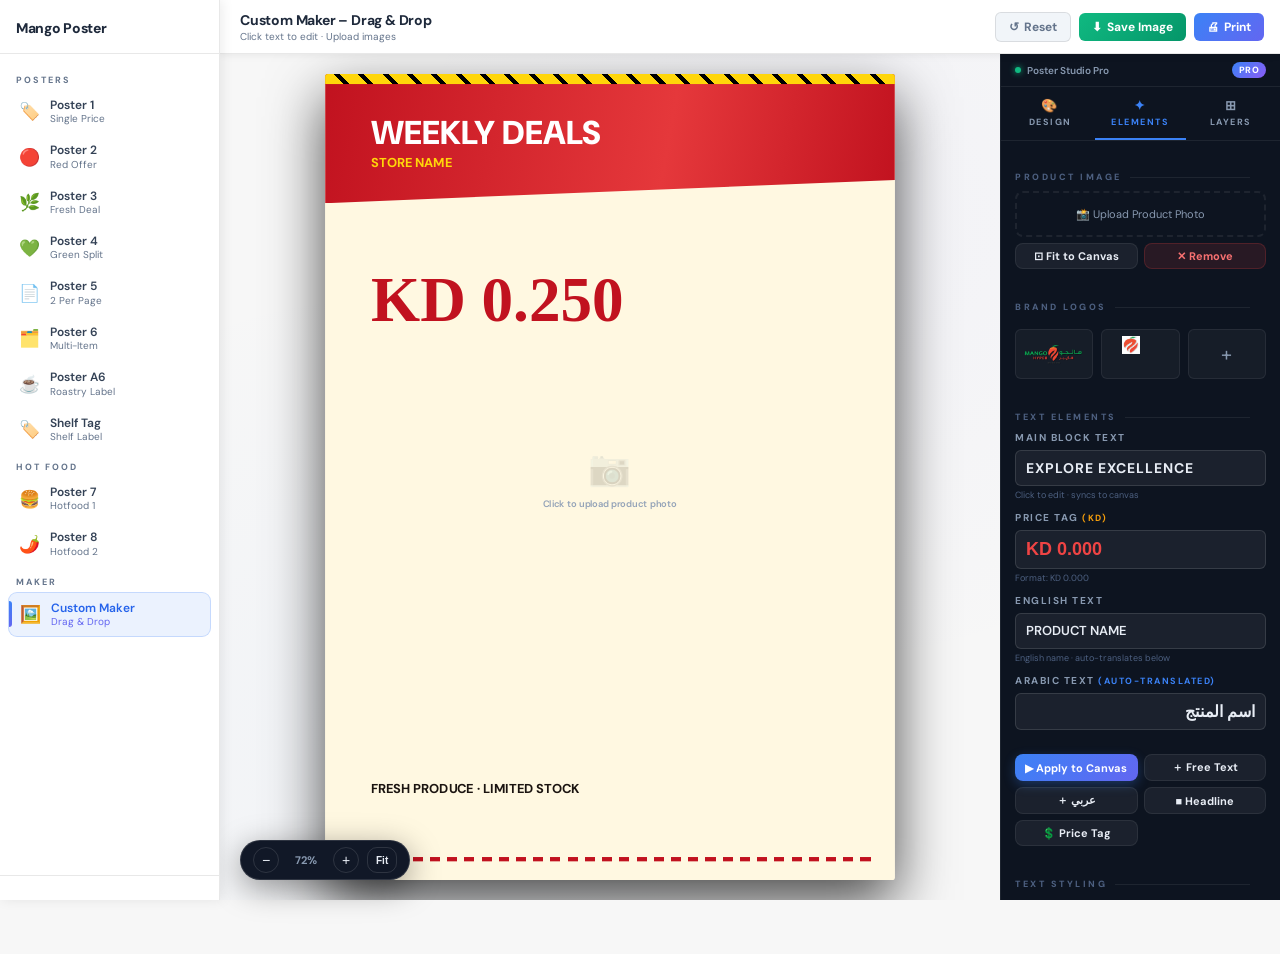
==== commit 068eb7f8: "Add files via upload" ====
--- a/posters/custom.html
+++ b/posters/custom.html
@@ -14,6 +14,8 @@
   <link rel="preconnect" href="https://fonts.googleapis.com">
   <link href="https://fonts.googleapis.com/css2?family=Syne:wght@400;600;700;800&family=DM+Sans:wght@300;400;500;600;700&display=swap" rel="stylesheet">
   <link rel="stylesheet" href="../css/base.css">
+<link rel="manifest" href="../manifest.json">
+<meta name="theme-color" content="#111111">
   <style>
     :root {
       --cm-panel-w: 280px;
@@ -229,11 +231,72 @@
     #cm-poster.cm-t3::after { content:''; position:absolute; bottom:0; left:0; right:0; height:22px; background:repeating-linear-gradient(90deg,#cf8b3c 0,#cf8b3c 38px,#b5742c 38px,#b5742c 40px); pointer-events:none; }
 
     /* T4 · Delegate Section — formal navy & gold nameplate */
-    #cm-poster.cm-t4 { background:#fdfdf9; }
-    #cm-poster.cm-t4 .cm-tmpl-header { height:150px; background:linear-gradient(135deg,#0b1f3a,#142d52); border-bottom:3px solid #c9a35a; }
-    #cm-poster.cm-t4::before { content:''; position:absolute; inset:14px; border:1px solid rgba(11,31,58,.18); pointer-events:none; z-index:1; }
-    #cm-poster.cm-t4::after { content:''; position:absolute; top:138px; left:50%; transform:translateX(-50%); width:54px; height:54px; border-radius:50%; background:#c9a35a; box-shadow:0 4px 12px rgba(0,0,0,.25); pointer-events:none; z-index:2; }
-
+    
+    #cm-poster.cm-t4{
+    background:#ffffff;
+}
+
+/* Header */
+#cm-poster.cm-t4 .cm-tmpl-header{
+    height:150px;
+    background:linear-gradient(
+        135deg,
+        #f7faff 0%,
+        #eef5ff 50%,
+        #e6f0ff 100%
+    );
+    border-bottom:3px solid #3b82f6;
+    position:relative;
+    overflow:hidden;
+}
+
+/* Decorative shapes */
+#cm-poster.cm-t4 .cm-tmpl-header::before{
+    content:'';
+    position:absolute;
+    top:-60px;
+    right:-60px;
+    width:180px;
+    height:180px;
+    border-radius:50%;
+    background:rgba(59,130,246,.08);
+}
+
+#cm-poster.cm-t4 .cm-tmpl-header::after{
+    content:'';
+    position:absolute;
+    bottom:-40px;
+    left:-40px;
+    width:120px;
+    height:120px;
+    border-radius:50%;
+    background:rgba(59,130,246,.06);
+}
+
+/* Poster border */
+#cm-poster.cm-t4::before{
+    content:'';
+    position:absolute;
+    inset:12px;
+    border:1px solid rgba(59,130,246,.15);
+    pointer-events:none;
+    z-index:1;
+}
+
+/* Center badge */
+#cm-poster.cm-t4::after{
+    content:'';
+    position:absolute;
+    top:122px;
+    left:50%;
+    transform:translateX(-50%);
+    width:56px;
+    height:56px;
+    border-radius:50%;
+    background:#3b82f6;
+    box-shadow:0 4px 12px rgba(59,130,246,.25);
+    z-index:2;
+}
     /* T5 · Pulses & Roastery — earthy terracotta, burlap-sack warmth */
     #cm-poster.cm-t5 { background:#f1e4d0; }
     #cm-poster.cm-t5 .cm-tmpl-header { height:170px; background:linear-gradient(125deg,#8a4a2c,#5e3219); }
@@ -2060,23 +2123,16 @@
   const pill   = document.getElementById('cm-install-pill');
   const modal  = document.getElementById('cm-install-modal');
 
-  function isStandalone(){
-    return window.matchMedia('(display-mode: standalone)').matches || window.navigator.standalone === true;
-  }
-  function wasDismissed(){
-    try { return localStorage.getItem(STORAGE_KEY) === '1'; } catch(e){ return false; }
-  }
-  function setDismissed(){
-    try { localStorage.setItem(STORAGE_KEY, '1'); } catch(e){}
-  }
+  /* ── Environment checks ───────────────────────────────────── */
+  function isFileProtocol() { return location.protocol === 'file:'; }
+  function isStandalone()   { return window.matchMedia('(display-mode: standalone)').matches || window.navigator.standalone === true; }
+  function wasDismissed()   { try { return localStorage.getItem(STORAGE_KEY) === '1'; } catch(e){ return false; } }
+  function setDismissed()   { try { localStorage.setItem(STORAGE_KEY, '1'); } catch(e){} }
 
   function detectPlatform(){
     const ua = navigator.userAgent || '';
-    const isIOS = /iphone|ipad|ipod/i.test(ua) && !window.MSStream;
-    const isSafari = /^((?!chrome|android).)*safari/i.test(ua);
-    const isAndroid = /android/i.test(ua);
-    if(isIOS) return 'ios';
-    if(isAndroid) return 'android';
+    if(/iphone|ipad|ipod/i.test(ua) && !window.MSStream) return 'ios';
+    if(/android/i.test(ua)) return 'android';
     return 'desktop';
   }
 
@@ -2089,7 +2145,7 @@
     if(pill) pill.classList.add('cm-show');
   }
 
-  /* Chrome / Edge / Android fire this when the page qualifies for install (manifest + service worker present) */
+  /* ── PWA install prompt (Chrome/Edge desktop & Android) ───── */
   window.addEventListener('beforeinstallprompt', function(e){
     e.preventDefault();
     deferredPrompt = e;
@@ -2098,23 +2154,25 @@
 
   window.addEventListener('appinstalled', function(){
     if(banner) banner.classList.remove('cm-show');
-    if(pill) pill.classList.remove('cm-show');
+    if(pill)   pill.classList.remove('cm-show');
     setDismissed();
-    if(window.showToast) showToast('✓ Installed — find it on your home screen');
+    if(window.showToast) showToast('✓ Installed — find it on your desktop or Start menu');
   });
 
+  /* ── Main install trigger ─────────────────────────────────── */
   window.cmTriggerInstall = function(){
+    /* Native prompt ready — use it (Chrome/Edge on HTTPS) */
     if(deferredPrompt){
       deferredPrompt.prompt();
       deferredPrompt.userChoice.then(function(choice){
         if(choice.outcome === 'accepted' && window.showToast) showToast('Installing…');
         deferredPrompt = null;
         if(banner) banner.classList.remove('cm-show');
-        if(pill) pill.classList.remove('cm-show');
+        if(pill)   pill.classList.remove('cm-show');
       });
       return;
     }
-    /* No native prompt available (iOS Safari, or manifest/SW not yet wired up) — show manual steps */
+    /* No prompt: show helpful instructions */
     openManualInstructions();
   };
 
@@ -2128,17 +2186,37 @@
     if(modal) modal.classList.remove('cm-show');
   };
 
+  /* ── Manual instructions (fallback for file://, iOS, Firefox) */
   function openManualInstructions(){
     const platform = detectPlatform();
     const stepsEl = document.getElementById('cm-install-steps');
     const titleEl = document.getElementById('cm-install-modal-title');
     const subEl   = document.getElementById('cm-install-modal-sub');
     let steps = [];
+
+    /* Special case: opened as a local file — install is impossible without a server */
+    if(isFileProtocol()){
+      titleEl.textContent = 'Serve the app to install it';
+      subEl.innerHTML = 'PWA install requires the app to be served over <strong>HTTP/HTTPS</strong>. '
+        + 'Opening it as a local file (<code>file://</code>) blocks the install prompt in all browsers.';
+      steps = [
+        'Option A — GitHub Pages / Vercel / Netlify: deploy the folder online (free)',
+        'Option B — VS Code: install the "Live Server" extension, right-click index.html → Open with Live Server',
+        'Option C — Python: run <code>python -m http.server 8080</code> in this folder, then visit http://localhost:8080',
+        'Once served over HTTP, the ⊕ install icon will appear in the Chrome/Edge address bar automatically'
+      ];
+      stepsEl.innerHTML = steps.map(function(s, i){
+        return '<li><span class="is-num">'+(i+1)+'</span><span>'+s+'</span></li>';
+      }).join('');
+      if(modal) modal.classList.add('cm-show');
+      return;
+    }
+
     if(platform === 'ios'){
       titleEl.textContent = 'Add to Home Screen';
-      subEl.textContent = 'On iPhone or iPad, install via Safari\'s share menu:';
+      subEl.textContent = 'On iPhone or iPad, install via Safari's share menu:';
       steps = [
-        'Tap the Share icon in Safari\'s toolbar',
+        'Tap the Share icon (□↑) in Safari's toolbar',
         'Scroll down and tap "Add to Home Screen"',
         'Tap "Add" in the top-right corner'
       ];
@@ -2151,40 +2229,39 @@
         'Confirm by tapping "Install"'
       ];
     } else {
-      titleEl.textContent = 'Install this app';
-      subEl.textContent = 'On desktop Chrome or Edge, install from the address bar:';
+      titleEl.textContent = 'Install via Chrome or Edge';
+      subEl.textContent = 'The install button appears automatically in the address bar when the page is served over HTTPS:';
       steps = [
-        'Click the install icon (⊕) in the address bar',
-        'Or open the browser menu → "Install Poster Studio…"',
+        'Look for the install icon (⊕) in the far-right of the address bar',
+        'Or open the browser menu (⋮) → "Install Poster Studio…"',
         'Confirm in the dialog that appears'
       ];
     }
+
     stepsEl.innerHTML = steps.map(function(s, i){
       return '<li><span class="is-num">'+(i+1)+'</span><span>'+s+'</span></li>';
     }).join('');
     if(modal) modal.classList.add('cm-show');
   }
 
-  /* Register the service worker if one is present at the site root (enables true offline installs) */
-  if('serviceWorker' in navigator){
+  /* ── Service worker registration ──────────────────────────── */
+  if('serviceWorker' in navigator && !isFileProtocol()){
     window.addEventListener('load', function(){
-      navigator.serviceWorker.register('../sw.js').catch(function(){
-        /* Service worker not deployed yet — install can still work via manifest alone on most browsers */
-      });
+      navigator.serviceWorker.register('../sw.js').catch(function(){ /* not fatal */ });
     });
   }
 
-  /* Fallback: if no beforeinstallprompt fires within 4s (iOS, or manifest not yet linked), still surface the pill so the option is visible */
+  /* ── Fallback pill after 4 s (iOS / Firefox / no SW yet) ──── */
   setTimeout(function(){
-    if(!isStandalone() && !wasDismissed() && !banner.classList.contains('cm-show')){
+    if(!isStandalone() && !wasDismissed() && banner && !banner.classList.contains('cm-show')){
       showPill();
     }
   }, 4000);
 
-  /* If already running as an installed app, keep all install UI hidden */
+  /* ── If already installed, hide all install UI ────────────── */
   if(isStandalone()){
     if(banner) banner.style.display = 'none';
-    if(pill) pill.style.display = 'none';
+    if(pill)   pill.style.display   = 'none';
   }
 }());
 </script>
--- a/css/base.css
+++ b/css/base.css
@@ -45,9 +45,7 @@
   box-shadow:var(--shadow-page);margin:0 auto;border-radius:3px}
 
 /* ── EDITABLE FIELDS ────────────────────────────────── */
-[contenteditable]:focus{outline:2px dashed rgba(59,130,246,.5);
-  background:rgba(59,130,246,.04);border-radius:4px;outline-offset:2px}
-[contenteditable]:hover:not(:focus){background:rgba(0,0,0,.03);border-radius:4px}
+[contenteditable]:focus{outline:2px dashed rgba(59,130,246,.5);border-radius:3px;transition:outline-color .15s;outline-offset:3px}
 
 /* ── UPLOAD BUTTON ──────────────────────────────────── */
 .upload-btn{cursor:pointer;background:rgba(0,0,0,.45);color:#fff;border:none;
@@ -61,7 +59,7 @@
 #ds{position:fixed;top:0;left:0;width:var(--sidebar-w);height:100vh;
   background:var(--ui-surface);z-index:2000;display:flex;flex-direction:column;
   box-shadow:2px 0 12px rgba(0,0,0,.08);border-right:1px solid var(--ui-border);
-  transition:transform .28s ease}
+  transition:transform .28s cubic-bezier(.4,0,.2,1)}
 #ds.m-open{transform:translateX(0)!important}
 
 .ds-brand{display:flex;align-items:center;gap:var(--sp-3);
@@ -73,16 +71,6 @@
 .ds-nav{flex:1;overflow-y:auto;overflow-x:hidden;padding:var(--sp-3) var(--sp-2);
   scrollbar-width:thin;scrollbar-color:rgba(0,0,0,.1) transparent}
 
-.ds-footer{flex-shrink:0;padding:var(--sp-2);border-top:1px solid var(--ui-border)}
-
-.ds-install-btn{display:flex;align-items:center;gap:var(--sp-2);width:100%;
-  padding:var(--sp-2);border-radius:var(--r-md);border:none;cursor:pointer;
-  background:rgba(99,102,241,.08);color:var(--ui-text);text-align:left;
-  transition:background .15s,transform .15s;position:relative}
-.ds-install-btn:hover{background:rgba(99,102,241,.16);transform:translateX(2px)}
-.ds-install-btn .ds-lbl{font-size:12px;font-weight:600;color:#4f46e5}
-.ds-install-btn .ds-sub{font-size:10px;color:var(--ui-muted)}
-
 .ds-group-lbl{font-size:9px;font-weight:700;text-transform:uppercase;
   letter-spacing:2px;color:var(--ui-muted);
   padding:var(--sp-2) var(--sp-2) var(--sp-1);white-space:nowrap}
@@ -90,7 +78,7 @@
 .ds-item{display:flex;align-items:center;gap:var(--sp-2);padding:var(--sp-2);
   border-radius:var(--r-md);text-decoration:none;margin-bottom:2px;
   position:relative;white-space:nowrap;transition:background .15s,transform .12s}
-.ds-item:hover{background:var(--ui-hover);transform:translateX(2px)}
+
 .ds-item.active{background:rgba(59,130,246,.10);
   border:1px solid rgba(59,130,246,.22)}
 .ds-item.active::before{content:'';position:absolute;left:0;top:20%;height:60%;
@@ -127,7 +115,7 @@
   border-radius:var(--r-sm);font-size:12px;font-weight:700;cursor:pointer;
   transition:opacity .15s,transform .12s;white-space:nowrap;font-family:inherit}
 .db:hover{opacity:.85;transform:translateY(-1px)}
-.db:active{transform:translateY(0)}
+.db:active{transform:translateY(1px) scale(.98)}
 
 /* Button variants */
 .db-print{background:linear-gradient(135deg,#3b82f6,#6366f1);color:#fff}
@@ -137,7 +125,6 @@
   border-color:rgba(239,68,68,.2)}
 .db-png{background:linear-gradient(135deg,#10b981,#059669);color:#fff}
 .db-png:disabled{opacity:.5;cursor:not-allowed;transform:none}
-.db-install{background:linear-gradient(135deg,#6366f1,#4f46e5);color:#fff}
 
 /* ══════════════════════════════════════════════════════
    SHELL — MAIN AREA & OVERLAY & TOAST
@@ -166,6 +153,20 @@
 @keyframes tIn {from{opacity:0;transform:translateX(30px)}to{opacity:1;transform:translateX(0)}}
 @keyframes tOut{from{opacity:1}to{opacity:0;transform:translateX(30px)}}
 
+/* ── SIDEBAR FOOTER & INSTALL BUTTON (was missing) ──────── */
+#ds-footer{flex-shrink:0;padding:var(--sp-3) var(--sp-2);border-top:1px solid var(--ui-border)}
+
+.ds-install-btn{display:flex;align-items:center;gap:var(--sp-2);width:100%;
+  padding:var(--sp-2);border:none;background:transparent;border-radius:var(--r-md);
+  cursor:pointer;font-family:inherit;transition:background .15s}
+.ds-install-btn:hover{background:var(--ui-hover)}
+
+/* Install button in topbar (was missing) */
+.db-install{background:linear-gradient(135deg,#f59e0b,#d97706);color:#fff}
+
+/* Sidebar nav item hover (was missing) */
+.ds-item:hover{background:var(--ui-hover)}
+
 /* ── RESPONSIVE ─────────────────────────────────────── */
 @media(max-width:860px){
   #ds{transform:translateX(-100%)}
@@ -189,3 +190,35 @@
     transform:none!important;margin:0!important;box-shadow:none!important;
     border-radius:0!important;page-break-inside:avoid}
 }
+
+/* ══════════════════════════════════════════════════════
+   ENHANCEMENTS — Dark Mode, Transitions, UX Polish
+══════════════════════════════════════════════════════ */
+
+/* ── Dark mode shell (system preference) ────────────── */
+@media (prefers-color-scheme: dark) {
+  :root {
+    --ui-bg: #0f172a;
+    --ui-surface: #1e293b;
+    --ui-border: rgba(255,255,255,.08);
+    --ui-text: #f1f5f9;
+    --ui-muted: #94a3b8;
+    --ui-hover: rgba(99,102,241,.12);
+  }
+  #ds  { background: var(--ui-surface); }
+  #dt  { background: rgba(30,41,59,.95); }
+  #dm  { background: var(--ui-bg); }
+  .ds-lbl { color: #cbd5e1; }
+  .db-reset { background: #334155; color: #94a3b8; border-color: rgba(255,255,255,.1); }
+}
+
+/* ── Smooth sidebar transition uses cubic-bezier (merged into #ds above) ── */
+
+/* ── Editable field focus transition merged into base rule above ── */
+
+/* ── Active nav item indicator animation ────────────── */
+.ds-item.active::before {
+  transition:height .2s ease;
+}
+
+/* ── Button press feedback merged into base .db:active rule above ── */
